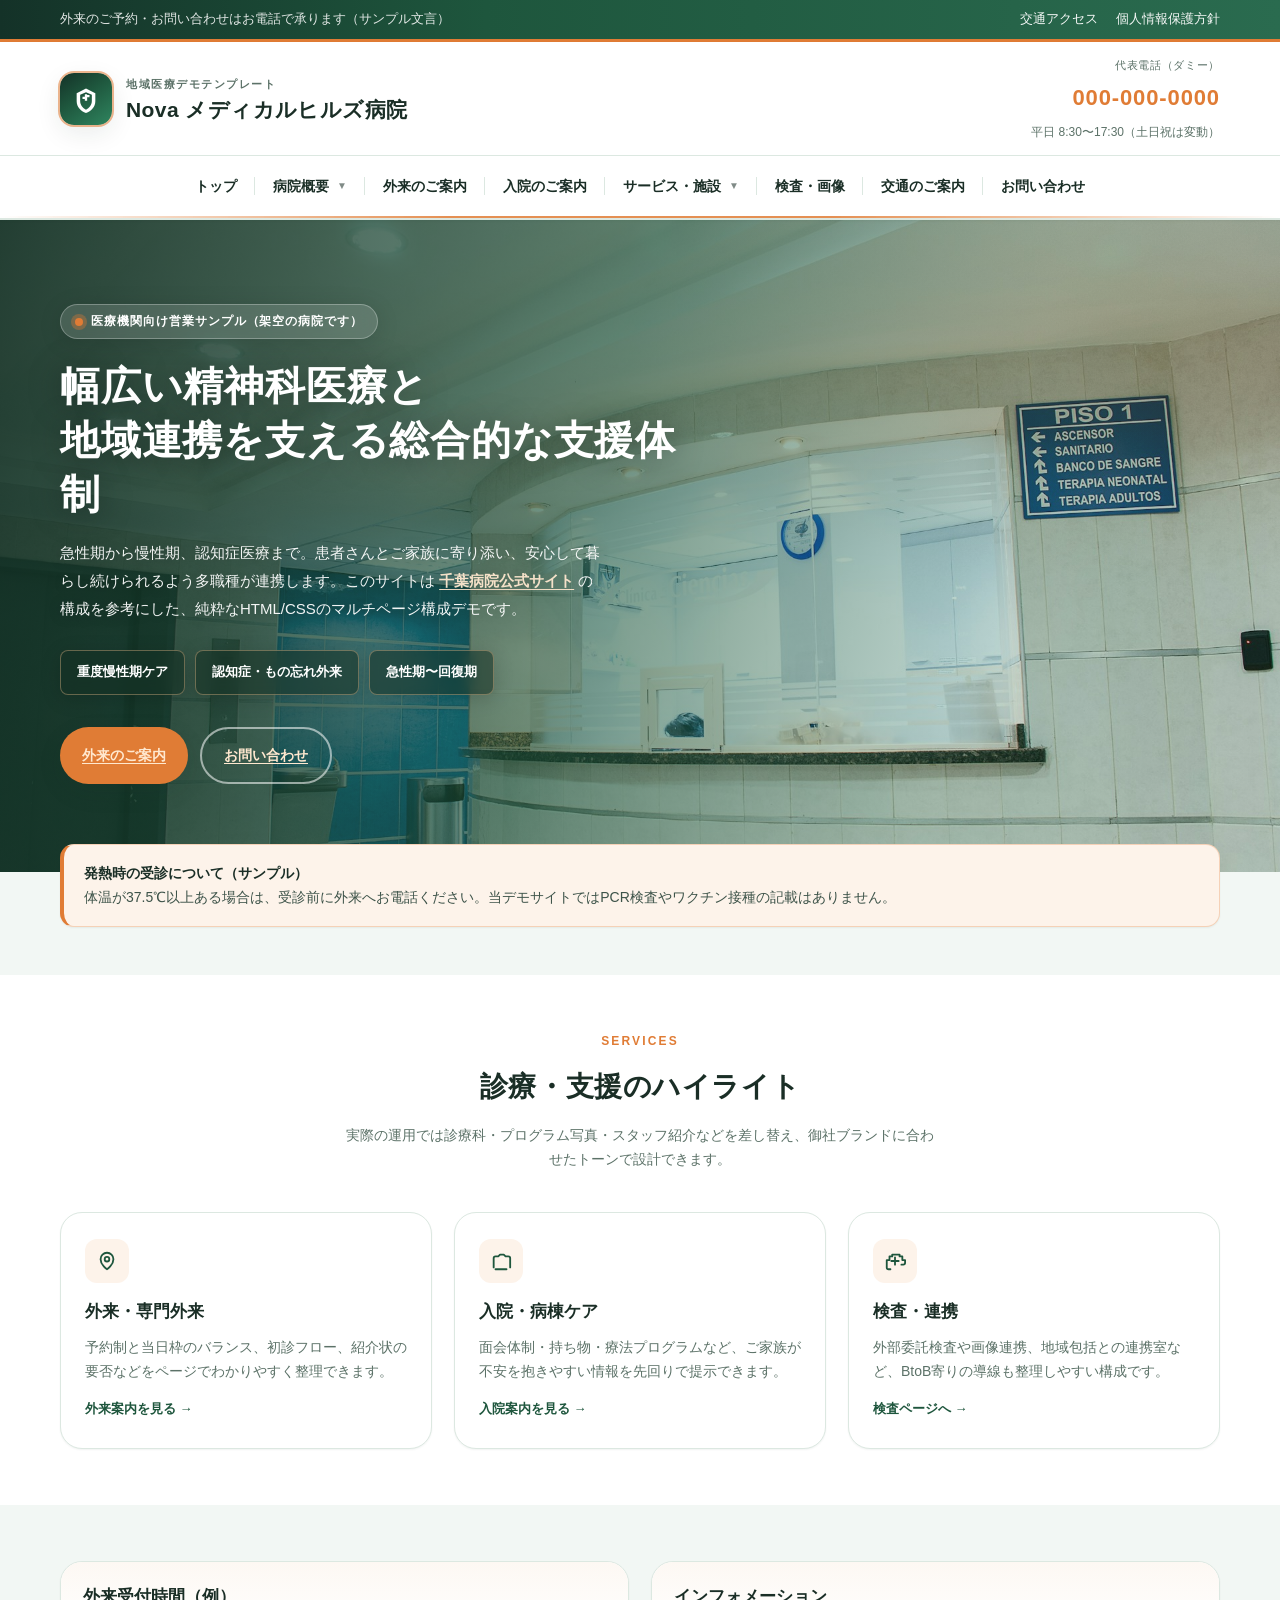
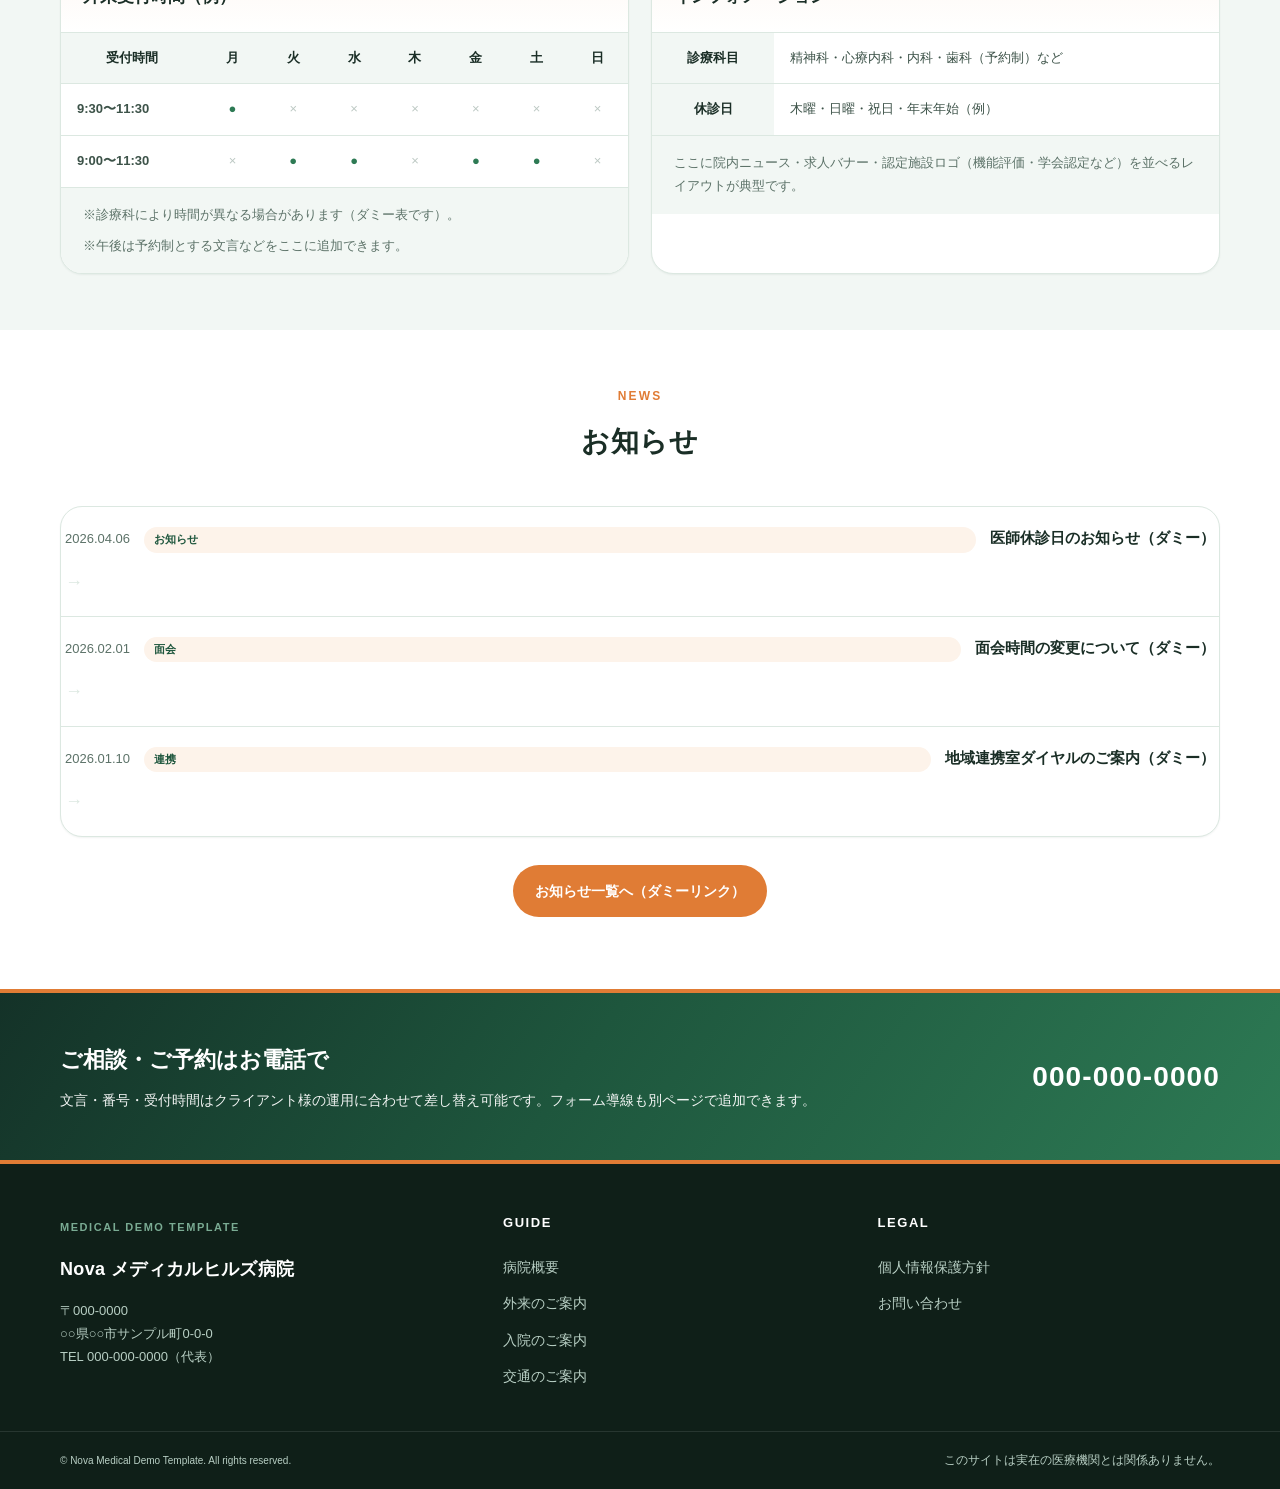
==== index.html @ 35551fe1 "first commit" ====
<!DOCTYPE html>
<html lang="ja">
  <head>
    <meta charset="utf-8" />
    <meta name="viewport" content="width=device-width, initial-scale=1" />
    <title>トップ | Nova メディカルヒルズ病院（デモ）</title>
    <meta
      name="description"
      content="営業・提案用のサンプル病院サイト。精神科・認知症医療・急性期など幅広い診療体制をイメージしたマルチページ構成のHTML/CSSテンプレートです。"
    />
    <link rel="stylesheet" href="assets/css/style.css" />
  </head>
  <body>
    <div class="top-bar">
      <div class="top-bar-inner">
        <div class="top-bar-meta">
          <span>外来のご予約・お問い合わせはお電話で承ります（サンプル文言）</span>
        </div>
        <div class="top-bar-meta">
          <a href="access.html">交通アクセス</a>
          <a href="privacy.html">個人情報保護方針</a>
        </div>
      </div>
    </div>

    <header class="site-header">
      <div class="header-inner">
        <a class="brand" href="index.html">
          <span class="brand-mark" aria-hidden="true">
            <svg viewBox="0 0 24 24" xmlns="http://www.w3.org/2000/svg">
              <path
                d="M12 3l8 4v7c0 5-3.5 8.5-8 10-4.5-1.5-8-5-8-10V7l8-4zm0 3.2L7 8.4v5.3c0 3.4 2.2 6.2 5 7.5 2.8-1.3 5-4.1 5-7.5V8.4l-5-2.2zm-1 4.3v3h2v-3h2v-2h-2V8h-2v2H9v2h2z"
              />
            </svg>
          </span>
          <span class="brand-text">
            <span class="brand-tagline">地域医療デモテンプレート</span>
            <span class="brand-name">Nova メディカルヒルズ病院</span>
          </span>
        </a>
        <div class="header-contact">
          <span class="header-contact-label">代表電話（ダミー）</span>
          <a class="header-contact-phone" href="tel:0000000000">000-000-0000</a>
          <span class="header-contact-hours">平日 8:30〜17:30（土日祝は変動）</span>
        </div>
      </div>

      <nav class="nav-wrap" aria-label="主要ナビゲーション">
        <div class="main-nav">
          <input type="checkbox" id="nav-toggle-main" class="nav-main-check" />
          <label class="nav-toggle" for="nav-toggle-main">
            <span>メニューを開く</span>
            <span class="nav-toggle-icon" aria-hidden="true">
              <span></span><span></span><span></span>
            </span>
          </label>
          <div class="nav-panel">
            <ul class="nav-list">
              <li class="nav-item">
                <a class="nav-link" href="index.html">トップ</a>
              </li>
              <li class="nav-item nav-item-has-sub">
                <input type="checkbox" id="sub-hospital" class="nav-check" />
                <label class="nav-link" for="sub-hospital">
                  病院概要
                  <span class="nav-caret" aria-hidden="true">▼</span>
                </label>
                <ul class="submenu">
                  <li><a href="hospital/index.html">病院概要トップ</a></li>
                  <li><a href="hospital/greeting.html">ごあいさつ</a></li>
                  <li><a href="hospital/philosophy.html">理念・基本方針</a></li>
                  <li><a href="hospital/facility.html">施設概要</a></li>
                  <li><a href="hospital/history.html">沿革</a></li>
                </ul>
              </li>
              <li class="nav-item">
                <a class="nav-link" href="outpatient/index.html">外来のご案内</a>
              </li>
              <li class="nav-item">
                <a class="nav-link" href="inpatient/index.html">入院のご案内</a>
              </li>
              <li class="nav-item nav-item-has-sub">
                <input type="checkbox" id="sub-svc" class="nav-check" />
                <label class="nav-link" for="sub-svc">
                  サービス・施設
                  <span class="nav-caret" aria-hidden="true">▼</span>
                </label>
                <ul class="submenu">
                  <li><a href="services/index.html">サービス一覧</a></li>
                  <li><a href="services/daycare.html">デイケア（サンプル）</a></li>
                </ul>
              </li>
              <li class="nav-item">
                <a class="nav-link" href="examination/index.html">検査・画像</a>
              </li>
              <li class="nav-item">
                <a class="nav-link" href="access.html">交通のご案内</a>
              </li>
              <li class="nav-item">
                <a class="nav-link" href="contact.html">お問い合わせ</a>
              </li>
            </ul>
          </div>
        </div>
      </nav>
    </header>

    <main>
      <section class="hero">
        <div class="hero-media" aria-hidden="true">
          <!--
            動画ループにする例（MP4 を assets/video/hero-loop.mp4 に置いたとき）:
            <video class="hero-video" autoplay muted loop playsinline poster="assets/images/hero-medical.jpg">
              <source src="assets/video/hero-loop.mp4" type="video/mp4" />
            </video>
          -->
          <img
            class="hero-photo"
            src="assets/images/hero-medical.jpg"
            width="1920"
            height="1080"
            loading="eager"
            fetchpriority="high"
            alt=""
          />
        </div>
        <div class="hero-overlay" aria-hidden="true"></div>
        <div class="hero-inner">
          <p class="hero-badge">
            <span class="hero-badge-dot" aria-hidden="true"></span>
            医療機関向け営業サンプル（架空の病院です）
          </p>
          <h1 class="hero-title">
            幅広い精神科医療と<br />地域連携を支える総合的な支援体制
          </h1>
          <p class="hero-lead">
            急性期から慢性期、認知症医療まで。患者さんとご家族に寄り添い、安心して暮らし続けられるよう多職種が連携します。このサイトは
            <a href="https://www.dchp2176.com/index.html">千葉病院公式サイト</a>
            の構成を参考にした、純粋なHTML/CSSのマルチページ構成デモです。
          </p>
          <div class="hero-chips" role="list">
            <span class="hero-chip" role="listitem">重度慢性期ケア</span>
            <span class="hero-chip" role="listitem">認知症・もの忘れ外来</span>
            <span class="hero-chip" role="listitem">急性期〜回復期</span>
          </div>
          <div class="hero-actions">
            <a class="btn btn-primary" href="outpatient/index.html">外来のご案内</a>
            <a class="btn btn-outline-light" href="contact.html">お問い合わせ</a>
          </div>
        </div>
      </section>

      <div class="container">
        <aside class="alert-banner" role="note">
          <p>
            <strong>発熱時の受診について（サンプル）</strong><br />
            体温が37.5℃以上ある場合は、受診前に外来へお電話ください。当デモサイトではPCR検査やワクチン接種の記載はありません。
          </p>
        </aside>
      </div>

      <section class="section section-alt">
        <div class="container">
          <header class="section-heading">
            <p class="section-kicker">Services</p>
            <h2 class="section-title">診療・支援のハイライト</h2>
            <p class="section-desc">
              実際の運用では診療科・プログラム写真・スタッフ紹介などを差し替え、御社ブランドに合わせたトーンで設計できます。
            </p>
          </header>
          <div class="card-grid cols-3">
            <article class="tile">
              <div class="tile-icon" aria-hidden="true">
                <svg viewBox="0 0 24 24">
                  <path
                    stroke-linecap="round"
                    stroke-linejoin="round"
                    d="M12 21s7-4.5 7-11a7 7 0 10-14 0c0 6.5 7 11 7 11z"
                  />
                  <circle cx="12" cy="10" r="2.5" />
                </svg>
              </div>
              <h3 class="tile-title">外来・専門外来</h3>
              <p class="tile-text">
                予約制と当日枠のバランス、初診フロー、紹介状の要否などをページでわかりやすく整理できます。
              </p>
              <a class="tile-link" href="outpatient/index.html">外来案内を見る →</a>
            </article>
            <article class="tile">
              <div class="tile-icon" aria-hidden="true">
                <svg viewBox="0 0 24 24">
                  <path
                    stroke-linecap="round"
                    stroke-linejoin="round"
                    d="M4 19V9a2 2 0 012-2h3l2-2h4l2 2h3a2 2 0 012 2v10M6 21h12"
                  />
                </svg>
              </div>
              <h3 class="tile-title">入院・病棟ケア</h3>
              <p class="tile-text">
                面会体制・持ち物・療法プログラムなど、ご家族が不安を抱きやすい情報を先回りで提示できます。
              </p>
              <a class="tile-link" href="inpatient/index.html">入院案内を見る →</a>
            </article>
            <article class="tile">
              <div class="tile-icon" aria-hidden="true">
                <svg viewBox="0 0 24 24">
                  <path
                    stroke-linecap="round"
                    stroke-linejoin="round"
                    d="M12 8v8m4-4H8m11 4h2a2 2 0 002-2v-3h-3V7h-3V5H9v2H6v4H3v8a2 2 0 002 2h2"
                  />
                </svg>
              </div>
              <h3 class="tile-title">検査・連携</h3>
              <p class="tile-text">
                外部委託検査や画像連携、地域包括との連携室など、BtoB寄りの導線も整理しやすい構成です。
              </p>
              <a class="tile-link" href="examination/index.html">検査ページへ →</a>
            </article>
          </div>
        </div>
      </section>

      <section class="section">
        <div class="container">
          <div class="card-grid cols-2">
            <div class="panel">
              <div class="panel-head">
                <h2 class="panel-title">外来受付時間（例）</h2>
              </div>
              <div class="table-wrap">
                <table class="data-table">
                  <thead>
                    <tr>
                      <th scope="col">受付時間</th>
                      <th scope="col">月</th>
                      <th scope="col">火</th>
                      <th scope="col">水</th>
                      <th scope="col">木</th>
                      <th scope="col">金</th>
                      <th scope="col">土</th>
                      <th scope="col">日</th>
                    </tr>
                  </thead>
                  <tbody>
                    <tr>
                      <td>9:30〜11:30</td>
                      <td class="cell-yes">●</td>
                      <td class="cell-no">×</td>
                      <td class="cell-no">×</td>
                      <td class="cell-no">×</td>
                      <td class="cell-no">×</td>
                      <td class="cell-no">×</td>
                      <td class="cell-no">×</td>
                    </tr>
                    <tr>
                      <td>9:00〜11:30</td>
                      <td class="cell-no">×</td>
                      <td class="cell-yes">●</td>
                      <td class="cell-yes">●</td>
                      <td class="cell-no">×</td>
                      <td class="cell-yes">●</td>
                      <td class="cell-yes">●</td>
                      <td class="cell-no">×</td>
                    </tr>
                  </tbody>
                </table>
              </div>
              <div class="note-box">
                <p>※診療科により時間が異なる場合があります（ダミー表です）。</p>
                <p>※午後は予約制とする文言などをここに追加できます。</p>
              </div>
            </div>

            <div class="panel">
              <div class="panel-head">
                <h2 class="panel-title">インフォメーション</h2>
              </div>
              <div class="table-wrap">
                <table class="data-table">
                  <tbody>
                    <tr>
                      <th scope="row">診療科目</th>
                      <td colspan="7" style="text-align: left">
                        精神科・心療内科・内科・歯科（予約制）など
                      </td>
                    </tr>
                    <tr>
                      <th scope="row">休診日</th>
                      <td colspan="7" style="text-align: left">
                        木曜・日曜・祝日・年末年始（例）
                      </td>
                    </tr>
                  </tbody>
                </table>
              </div>
              <div class="note-box">
                <p>
                  ここに院内ニュース・求人バナー・認定施設ロゴ（機能評価・学会認定など）を並べるレイアウトが典型です。
                </p>
              </div>
            </div>
          </div>
        </div>
      </section>

      <section class="section section-alt">
        <div class="container">
          <header class="section-heading">
            <p class="section-kicker">News</p>
            <h2 class="section-title">お知らせ</h2>
          </header>
          <div class="panel">
            <ul class="news-list">
              <li class="news-item">
                <a class="news-link" href="#">
                  <time class="news-date" datetime="2026-04-06">2026.04.06</time>
                  <span class="news-cat">お知らせ</span>
                  <p class="news-title">医師休診日のお知らせ（ダミー）</p>
                  <span class="news-arrow" aria-hidden="true">→</span>
                </a>
              </li>
              <li class="news-item">
                <a class="news-link" href="#">
                  <time class="news-date" datetime="2026-02-01">2026.02.01</time>
                  <span class="news-cat">面会</span>
                  <p class="news-title">面会時間の変更について（ダミー）</p>
                  <span class="news-arrow" aria-hidden="true">→</span>
                </a>
              </li>
              <li class="news-item">
                <a class="news-link" href="#">
                  <time class="news-date" datetime="2026-01-10">2026.01.10</time>
                  <span class="news-cat">連携</span>
                  <p class="news-title">地域連携室ダイヤルのご案内（ダミー）</p>
                  <span class="news-arrow" aria-hidden="true">→</span>
                </a>
              </li>
            </ul>
          </div>
          <p class="text-center" style="margin-top: 28px">
            <a class="btn btn-secondary" href="#">お知らせ一覧へ（ダミーリンク）</a>
          </p>
        </div>
      </section>

      <section class="cta-strip">
        <div class="cta-inner">
          <div>
            <h2 class="cta-title">ご相談・ご予約はお電話で</h2>
            <p class="cta-text">
              文言・番号・受付時間はクライアント様の運用に合わせて差し替え可能です。フォーム導線も別ページで追加できます。
            </p>
          </div>
          <div>
            <a class="cta-phone" href="tel:0000000000">000-000-0000</a>
          </div>
        </div>
      </section>
    </main>

    <footer class="site-footer">
      <div class="footer-grid">
        <div class="footer-brand">
          <span class="brand-tagline">Medical demo template</span>
          <p class="brand-name">Nova メディカルヒルズ病院</p>
          <p class="footer-address">
            〒000-0000<br />
            ○○県○○市サンプル町0-0-0<br />
            TEL 000-000-0000（代表）
          </p>
        </div>
        <div class="footer-col">
          <h3>Guide</h3>
          <ul class="footer-links">
            <li><a href="hospital/greeting.html">病院概要</a></li>
            <li><a href="outpatient/index.html">外来のご案内</a></li>
            <li><a href="inpatient/index.html">入院のご案内</a></li>
            <li><a href="access.html">交通のご案内</a></li>
          </ul>
        </div>
        <div class="footer-col">
          <h3>Legal</h3>
          <ul class="footer-links">
            <li><a href="privacy.html">個人情報保護方針</a></li>
            <li><a href="contact.html">お問い合わせ</a></li>
          </ul>
        </div>
      </div>
      <div class="footer-bottom">
        <div class="footer-bottom-inner">
          <small>© Nova Medical Demo Template. All rights reserved.</small>
          <span>このサイトは実在の医療機関とは関係ありません。</span>
        </div>
      </div>
    </footer>
  </body>
</html>
---- assets/css/style.css ----
/* Nova Medical Template — pure HTML/CSS demo for healthcare sales */

:root {
  /* 濃い緑 × オレンジ — 信頼感と親しみやすさのコンビ */
  --color-ink: #1a2e26;
  --color-ink-soft: #3d5349;
  --color-muted: #5c7268;
  --color-line: #dce8e1;
  --color-surface: #ffffff;
  --color-surface-alt: #f2f7f4;
  --color-surface-warm: #fdf8f3;

  --color-primary: #1e563d;
  --color-primary-hover: #164530;
  --color-accent: #e07c35;
  --color-accent-hover: #c86828;
  --color-accent-soft: #fdf3ea;

  --color-success: #2d7a54;

  --shadow-sm: 0 1px 2px rgba(22, 48, 36, 0.06);
  --shadow-md: 0 8px 26px rgba(22, 48, 36, 0.09);
  --shadow-lg: 0 18px 48px rgba(22, 48, 36, 0.11);

  --radius-sm: 8px;
  --radius-md: 14px;
  --radius-lg: 22px;

  --font-sans: "Hiragino Kaku Gothic ProN", "Hiragino Sans", "Yu Gothic UI",
    "Yu Gothic", Meiryo, sans-serif;
  --font-display: "Hiragino Kaku Gothic ProN", "Hiragino Sans", "Yu Gothic UI",
    Meiryo, sans-serif;

  --container: min(1160px, 92vw);
  --ease-out: cubic-bezier(0.22, 1, 0.36, 1);
}

*,
*::before,
*::after {
  box-sizing: border-box;
}

html {
  scroll-behavior: smooth;
}

body {
  margin: 0;
  font-family: var(--font-sans);
  font-size: 16px;
  line-height: 1.75;
  color: var(--color-ink-soft);
  background: var(--color-surface-alt);
}

img {
  max-width: 100%;
  height: auto;
  display: block;
}

a {
  color: var(--color-primary);
  text-decoration-thickness: 1px;
  text-underline-offset: 0.2em;
}

a:hover {
  color: var(--color-accent);
}

.visually-hidden {
  position: absolute;
  width: 1px;
  height: 1px;
  padding: 0;
  margin: -1px;
  overflow: hidden;
  clip: rect(0, 0, 0, 0);
  white-space: nowrap;
  border: 0;
}

.container {
  width: var(--container);
  margin-inline: auto;
}

/* ---------- Top bar ---------- */
.top-bar {
  background: linear-gradient(90deg, #143228 0%, #1e563d 38%, #2a6b4f 100%);
  border-bottom: 3px solid var(--color-accent);
  color: rgba(255, 255, 255, 0.95);
  font-size: 13px;
}

.top-bar-inner {
  width: var(--container);
  margin-inline: auto;
  display: flex;
  flex-wrap: wrap;
  align-items: center;
  justify-content: space-between;
  gap: 12px 24px;
  padding: 8px 0;
}

.top-bar a {
  color: inherit;
  text-decoration: none;
}

.top-bar a:hover {
  text-decoration: underline;
  color: #ffd4a8;
}

.top-bar-meta {
  display: flex;
  flex-wrap: wrap;
  gap: 18px;
  align-items: center;
}

.top-bar-meta span {
  opacity: 0.92;
}

/* ---------- Site header ---------- */
.site-header {
  position: sticky;
  top: 0;
  z-index: 100;
  background: rgba(255, 255, 255, 0.94);
  backdrop-filter: blur(12px);
  border-bottom: 2px solid var(--color-line);
  box-shadow: var(--shadow-sm);
}

.site-header::after {
  content: "";
  display: block;
  height: 2px;
  background: linear-gradient(
    90deg,
    transparent 0%,
    var(--color-accent) 35%,
    var(--color-accent) 65%,
    transparent 100%
  );
  opacity: 0.85;
}

.header-inner {
  width: var(--container);
  margin-inline: auto;
  display: grid;
  grid-template-columns: 1fr auto;
  align-items: center;
  gap: 24px;
  padding: 14px 0 12px;
}

.brand {
  display: flex;
  align-items: center;
  gap: 14px;
  text-decoration: none;
  color: inherit;
}

.brand-mark {
  width: 52px;
  height: 52px;
  border-radius: 14px;
  background: linear-gradient(
    145deg,
    #143228 0%,
    var(--color-primary) 42%,
    #2f855f 100%
  );
  box-shadow: var(--shadow-md);
  outline: 2px solid rgba(224, 124, 53, 0.55);
  outline-offset: 0;
  display: grid;
  place-items: center;
  flex-shrink: 0;
}

.brand-mark svg {
  width: 28px;
  height: 28px;
  fill: #fff;
}

.brand-text {
  display: flex;
  flex-direction: column;
  gap: 2px;
}

.brand-tagline {
  font-size: 11px;
  letter-spacing: 0.14em;
  text-transform: uppercase;
  color: var(--color-muted);
  font-weight: 600;
}

.brand-name {
  font-family: var(--font-display);
  font-size: 21px;
  font-weight: 700;
  letter-spacing: 0.02em;
  color: var(--color-ink);
  line-height: 1.25;
}

.header-contact {
  display: none;
}

@media (min-width: 880px) {
  .header-contact {
    display: flex;
    flex-direction: column;
    align-items: flex-end;
    gap: 4px;
    text-align: right;
  }

  .header-contact-label {
    font-size: 11px;
    color: var(--color-muted);
    letter-spacing: 0.06em;
  }

  .header-contact-phone {
    font-size: 22px;
    font-weight: 700;
    color: var(--color-accent);
    text-decoration: none;
    letter-spacing: 0.04em;
    font-variant-numeric: tabular-nums;
  }

  .header-contact-phone:hover {
    color: var(--color-accent);
    text-decoration: none;
  }

  .header-contact-hours {
    font-size: 12px;
    color: var(--color-muted);
  }
}

/* ---------- Navigation ---------- */
.nav-wrap {
  border-top: 1px solid var(--color-line);
  background: var(--color-surface);
}

.main-nav {
  width: var(--container);
  margin-inline: auto;
}

.nav-main-check {
  position: absolute;
  width: 1px;
  height: 1px;
  padding: 0;
  margin: -1px;
  overflow: hidden;
  clip: rect(0, 0, 0, 0);
  white-space: nowrap;
  border: 0;
}

.nav-toggle {
  display: flex;
  align-items: center;
  justify-content: space-between;
  width: 100%;
  padding: 14px 0;
  font-size: 14px;
  font-weight: 700;
  color: var(--color-ink);
  background: none;
  border: none;
  cursor: pointer;
}

.nav-toggle-icon {
  width: 22px;
  height: 18px;
  display: grid;
  gap: 5px;
}

.nav-toggle-icon span {
  display: block;
  height: 2px;
  background: var(--color-primary);
  border-radius: 2px;
}

.nav-panel {
  display: none;
  padding-bottom: 16px;
}

.nav-main-check:checked ~ .nav-panel {
  display: block;
}

@media (min-width: 1024px) {
  .nav-toggle {
    display: none;
  }

  .nav-panel {
    display: block !important;
    padding-bottom: 0;
  }

  .nav-main-check:checked ~ .nav-panel {
    display: block !important;
  }
}

.nav-list {
  list-style: none;
  margin: 0;
  padding: 0;
}

@media (min-width: 1024px) {
  .nav-list {
    display: flex;
    flex-wrap: wrap;
    gap: 0;
    justify-content: center;
  }
}

.nav-item {
  position: relative;
  border-bottom: 1px solid var(--color-line);
}

@media (min-width: 1024px) {
  .nav-item {
    border-bottom: none;
  }

  .nav-item:not(:last-child)::after {
    content: "";
    position: absolute;
    top: 50%;
    right: 0;
    transform: translateY(-50%);
    width: 1px;
    height: 18px;
    background: var(--color-line);
  }
}

.nav-link {
  display: flex;
  align-items: center;
  justify-content: space-between;
  gap: 8px;
  padding: 14px 4px;
  font-size: 14px;
  font-weight: 700;
  color: var(--color-ink);
  text-decoration: none;
}

.nav-link:hover,
.nav-item:focus-within > .nav-link {
  color: var(--color-primary);
  text-decoration: none;
}

@media (min-width: 1024px) {
  .nav-link {
    padding: 18px 18px;
    justify-content: center;
  }
}

.nav-caret {
  font-size: 10px;
  opacity: 0.55;
  transition: transform 0.2s var(--ease-out);
}

@media (min-width: 1024px) {
  .nav-item:hover .nav-caret,
  .nav-item:focus-within .nav-caret {
    transform: rotate(-180deg);
  }
}

.submenu {
  list-style: none;
  margin: 0;
  padding: 0 0 8px 12px;
}

@media (min-width: 1024px) {
  .submenu {
    position: absolute;
    left: 50%;
    transform: translateX(-50%) translateY(8px);
    top: 100%;
    min-width: 240px;
    padding: 12px 0;
    background: var(--color-surface);
    border-radius: var(--radius-md);
    box-shadow: var(--shadow-lg);
    border: 1px solid var(--color-line);
    opacity: 0;
    visibility: hidden;
    pointer-events: none;
    transition: opacity 0.25s var(--ease-out), transform 0.25s var(--ease-out),
      visibility 0.25s;
    z-index: 50;
  }

  .nav-item:hover .submenu,
  .nav-item:focus-within .submenu {
    opacity: 1;
    visibility: visible;
    pointer-events: auto;
    transform: translateX(-50%) translateY(0);
  }
}

.submenu li {
  border-bottom: none;
}

.submenu a {
  display: block;
  padding: 10px 18px;
  font-size: 13px;
  font-weight: 600;
  color: var(--color-ink-soft);
  text-decoration: none;
}

.submenu a:hover {
  background: var(--color-accent-soft);
  color: var(--color-primary);
}

/* Mobile submenu — checkbox hack */
.nav-check {
  position: absolute;
  opacity: 0;
  pointer-events: none;
}

@media (max-width: 1023px) {
  .nav-item-has-sub > label.nav-link {
    cursor: pointer;
    margin: 0;
  }

  .nav-item-has-sub .submenu {
    display: none;
    padding-left: 8px;
  }

  .nav-check:checked ~ .submenu {
    display: block;
  }

  .nav-check:checked + label .nav-caret {
    transform: rotate(-180deg);
  }
}

@media (min-width: 1024px) {
  .nav-item-has-sub label.nav-link {
    pointer-events: none;
  }

  .nav-item-has-sub .nav-check {
    display: none;
  }
}

/* ---------- Hero ---------- */
.hero {
  position: relative;
  display: flex;
  align-items: center;
  min-height: clamp(440px, 72vh, 640px);
  background: var(--color-primary);
  color: #fff;
  overflow: hidden;
}

.hero-media {
  position: absolute;
  inset: 0;
  z-index: 0;
}

.hero-photo {
  width: 100%;
  height: 100%;
  object-fit: cover;
  object-position: 72% 42%;
  transform: scale(1);
  animation: hero-kenburns 32s ease-in-out infinite alternate;
}

@media (prefers-reduced-motion: reduce) {
  .hero-photo {
    animation: none;
  }
}

@keyframes hero-kenburns {
  from {
    transform: scale(1) translate(0, 0);
  }
  to {
    transform: scale(1.07) translate(-1.2%, -0.8%);
  }
}

/* 背景動画を使う場合: .hero-video に object-fit: cover; width/height 100% を指定 */
.hero-video {
  width: 100%;
  height: 100%;
  object-fit: cover;
  object-position: 72% 42%;
}

.hero-overlay {
  position: absolute;
  inset: 0;
  z-index: 1;
  pointer-events: none;
  background:
    linear-gradient(
      105deg,
      rgba(20, 50, 38, 0.9) 0%,
      rgba(30, 86, 61, 0.62) 46%,
      rgba(45, 115, 82, 0.28) 74%,
      rgba(90, 140, 108, 0.14) 100%
    ),
    radial-gradient(
      ellipse 75% 65% at 92% 18%,
      rgba(224, 124, 53, 0.16),
      transparent 58%
    ),
    radial-gradient(
      ellipse 78% 58% at 6% 82%,
      rgba(10, 28, 22, 0.35),
      transparent 52%
    );
}

.hero-inner {
  position: relative;
  z-index: 2;
  width: var(--container);
  margin-inline: auto;
  padding: 56px 0 64px;
}

@media (min-width: 768px) {
  .hero-inner {
    padding: 72px 0 88px;
  }
}

.hero-badge {
  display: inline-flex;
  align-items: center;
  gap: 8px;
  padding: 6px 14px;
  border-radius: 999px;
  background: rgba(255, 255, 255, 0.14);
  border: 1px solid rgba(255, 255, 255, 0.28);
  font-size: 12px;
  font-weight: 700;
  letter-spacing: 0.08em;
  margin-bottom: 20px;
  backdrop-filter: blur(10px);
  -webkit-backdrop-filter: blur(10px);
  box-shadow: 0 4px 24px rgba(0, 0, 0, 0.12);
}

.hero-badge-dot {
  width: 8px;
  height: 8px;
  border-radius: 50%;
  background: var(--color-accent);
  box-shadow: 0 0 0 4px rgba(224, 124, 53, 0.35);
}

.hero-title {
  font-family: var(--font-display);
  font-size: clamp(26px, 4vw, 40px);
  font-weight: 700;
  line-height: 1.35;
  letter-spacing: 0.02em;
  margin: 0 0 18px;
  max-width: 16em;
  text-shadow: 0 2px 32px rgba(0, 0, 0, 0.35);
}

.hero-lead {
  font-size: 15px;
  line-height: 1.85;
  opacity: 0.94;
  max-width: 36em;
  margin: 0 0 28px;
  text-shadow: 0 1px 18px rgba(0, 0, 0, 0.32);
}

.hero-chips {
  display: flex;
  flex-wrap: wrap;
  gap: 10px;
  margin-bottom: 32px;
}

.hero-chip {
  padding: 10px 16px;
  border-radius: var(--radius-sm);
  background: rgba(20, 48, 36, 0.55);
  border: 1px solid rgba(255, 200, 150, 0.35);
  font-size: 13px;
  font-weight: 700;
  backdrop-filter: blur(8px);
  -webkit-backdrop-filter: blur(8px);
  box-shadow: 0 4px 20px rgba(0, 0, 0, 0.15);
}

.hero-actions {
  display: flex;
  flex-wrap: wrap;
  gap: 12px;
}

.hero a {
  color: #ffe8cf;
  font-weight: 700;
  text-decoration: underline;
  text-underline-offset: 0.18em;
}

.hero a:hover {
  color: #fff;
  text-decoration: underline;
}

/* ---------- Buttons ---------- */
.btn {
  display: inline-flex;
  align-items: center;
  justify-content: center;
  gap: 8px;
  padding: 14px 22px;
  border-radius: 999px;
  font-size: 14px;
  font-weight: 700;
  text-decoration: none;
  border: none;
  cursor: pointer;
  transition:
    background 0.2s,
    color 0.2s,
    box-shadow 0.2s,
    transform 0.15s var(--ease-out);
}

.btn:active {
  transform: scale(0.98);
}

.btn-primary {
  background: var(--color-accent);
  color: #fff;
  box-shadow: var(--shadow-md);
}

.btn-primary:hover {
  background: var(--color-accent-hover);
  color: #fff;
  text-decoration: none;
}

.btn-outline-light {
  background: transparent;
  color: #fff;
  border: 2px solid rgba(255, 255, 255, 0.55);
}

.btn-outline-light:hover {
  background: rgba(255, 255, 255, 0.12);
  border-color: #fff;
  color: #fff;
  text-decoration: none;
}

.btn-secondary {
  background: var(--color-accent);
  color: #fff;
}

.btn-secondary:hover {
  background: var(--color-accent-hover);
  color: #fff;
  text-decoration: none;
}

/* ---------- Sections ---------- */
.section {
  padding: 56px 0;
}

.section-alt {
  background: var(--color-surface);
}

.section-heading {
  text-align: center;
  margin-bottom: 40px;
}

.section-kicker {
  font-size: 12px;
  font-weight: 700;
  letter-spacing: 0.18em;
  color: var(--color-accent);
  text-transform: uppercase;
  margin: 0 0 10px;
}

.section-title {
  font-family: var(--font-display);
  font-size: clamp(22px, 3vw, 28px);
  font-weight: 700;
  color: var(--color-ink);
  margin: 0;
  letter-spacing: 0.02em;
}

.section-desc {
  margin: 12px auto 0;
  max-width: 42em;
  color: var(--color-muted);
  font-size: 14px;
}

/* ---------- Alert banner ---------- */
.alert-banner {
  background: var(--color-accent-soft);
  border: 1px solid rgba(224, 124, 53, 0.28);
  border-left: 4px solid var(--color-accent);
  border-radius: var(--radius-md);
  padding: 16px 20px;
  margin-top: -28px;
  margin-bottom: 48px;
  position: relative;
  z-index: 2;
  box-shadow: var(--shadow-sm);
}

.alert-banner strong {
  color: var(--color-ink);
}

.alert-banner p {
  margin: 0;
  font-size: 14px;
}

/* ---------- Grid cards ---------- */
.card-grid {
  display: grid;
  gap: 22px;
}

@media (min-width: 640px) {
  .card-grid.cols-2 {
    grid-template-columns: repeat(2, 1fr);
  }
}

@media (min-width: 960px) {
  .card-grid.cols-3 {
    grid-template-columns: repeat(3, 1fr);
  }
}

.tile {
  background: var(--color-surface);
  border-radius: var(--radius-lg);
  border: 1px solid var(--color-line);
  padding: 26px 24px;
  box-shadow: var(--shadow-sm);
  transition:
    box-shadow 0.25s var(--ease-out),
    transform 0.25s var(--ease-out);
}

.tile:hover {
  box-shadow: var(--shadow-md);
  transform: translateY(-3px);
}

.tile-icon {
  width: 44px;
  height: 44px;
  border-radius: 12px;
  background: var(--color-accent-soft);
  display: grid;
  place-items: center;
  margin-bottom: 14px;
}

.tile-icon svg {
  width: 22px;
  height: 22px;
  stroke: var(--color-primary);
  fill: none;
  stroke-width: 2;
}

.tile-title {
  font-size: 17px;
  font-weight: 700;
  color: var(--color-ink);
  margin: 0 0 10px;
}

.tile-text {
  margin: 0;
  font-size: 14px;
  color: var(--color-muted);
  line-height: 1.7;
}

.tile-link {
  display: inline-flex;
  align-items: center;
  gap: 6px;
  margin-top: 14px;
  font-size: 13px;
  font-weight: 700;
  text-decoration: none;
  color: var(--color-primary);
}

.tile-link:hover {
  color: var(--color-accent);
}

/* ---------- Hours table ---------- */
.panel {
  background: var(--color-surface);
  border-radius: var(--radius-lg);
  border: 1px solid var(--color-line);
  overflow: hidden;
  box-shadow: var(--shadow-sm);
}

.panel-head {
  padding: 20px 22px;
  border-bottom: 1px solid var(--color-line);
  background: linear-gradient(180deg, var(--color-surface-warm) 0%, #fff 100%);
}

.panel-title {
  margin: 0;
  font-size: 17px;
  font-weight: 700;
  color: var(--color-ink);
}

.table-wrap {
  overflow-x: auto;
}

.data-table {
  width: 100%;
  border-collapse: collapse;
  font-size: 13px;
}

.data-table th,
.data-table td {
  padding: 14px 16px;
  text-align: center;
  border-bottom: 1px solid var(--color-line);
}

.data-table th {
  background: var(--color-surface-alt);
  font-weight: 700;
  color: var(--color-ink);
}

.data-table td:first-child {
  text-align: left;
  font-weight: 700;
  white-space: nowrap;
}

.cell-yes {
  color: var(--color-success);
  font-weight: 800;
}

.cell-no {
  color: #bcc8c3;
}

.note-box {
  padding: 16px 22px;
  font-size: 13px;
  color: var(--color-muted);
  background: var(--color-surface-alt);
}

.note-box p {
  margin: 0 0 8px;
}

.note-box p:last-child {
  margin-bottom: 0;
}

/* ---------- News list ---------- */
.news-list {
  list-style: none;
  margin: 0;
  padding: 0;
}

.news-item {
  border-bottom: 1px solid var(--color-line);
}

.news-item:last-child {
  border-bottom: none;
}

.news-link {
  display: grid;
  grid-template-columns: auto 1fr auto;
  gap: 14px;
  align-items: baseline;
  padding: 18px 4px;
  text-decoration: none;
  color: inherit;
}

.news-link:hover .news-title {
  color: var(--color-primary);
}

.news-date {
  font-size: 13px;
  font-variant-numeric: tabular-nums;
  color: var(--color-muted);
}

.news-cat {
  font-size: 11px;
  font-weight: 700;
  padding: 3px 10px;
  border-radius: 999px;
  background: var(--color-accent-soft);
  color: var(--color-primary);
}

.news-title {
  font-size: 15px;
  font-weight: 700;
  color: var(--color-ink);
  margin: 0;
  transition: color 0.2s;
}

.news-arrow {
  font-size: 18px;
  color: var(--color-line);
}

.news-link:hover .news-arrow {
  color: var(--color-accent);
}

/* ---------- CTA strip ---------- */
.cta-strip {
  background: linear-gradient(
    125deg,
    #143228 0%,
    var(--color-primary) 45%,
    #2d7a54 100%
  );
  border-top: 4px solid var(--color-accent);
  color: #fff;
  padding: 48px 0;
}

.cta-inner {
  width: var(--container);
  margin-inline: auto;
  display: grid;
  gap: 24px;
  align-items: center;
}

@media (min-width: 768px) {
  .cta-inner {
    grid-template-columns: 1fr auto;
  }
}

.cta-title {
  margin: 0 0 8px;
  font-size: 22px;
  font-weight: 700;
}

.cta-text {
  margin: 0;
  opacity: 0.94;
  font-size: 14px;
}

.cta-phone {
  font-size: 28px;
  font-weight: 800;
  letter-spacing: 0.04em;
  text-decoration: none;
  color: #fff;
  font-variant-numeric: tabular-nums;
}

.cta-phone:hover {
  text-decoration: underline;
  color: #ffd4a8;
}

/* ---------- Page header (inner) ---------- */
.page-header {
  background: linear-gradient(
    135deg,
    #0f241c 0%,
    var(--color-primary) 42%,
    #2f855f 92%
  );
  border-bottom: 4px solid var(--color-accent);
  color: #fff;
  padding: 36px 0 40px;
}

.page-header-inner {
  width: var(--container);
  margin-inline: auto;
}

.breadcrumb {
  font-size: 12px;
  margin-bottom: 14px;
  opacity: 0.88;
}

.breadcrumb a {
  color: #fff;
  text-decoration: none;
}

.breadcrumb a:hover {
  text-decoration: underline;
}

.page-title {
  margin: 0;
  font-family: var(--font-display);
  font-size: clamp(24px, 3vw, 32px);
  font-weight: 700;
  letter-spacing: 0.02em;
}

.page-lead {
  margin: 12px 0 0;
  font-size: 14px;
  opacity: 0.92;
  max-width: 42em;
}

/* ---------- Article / prose ---------- */
.content-section {
  padding: 48px 0 64px;
}

.prose {
  width: min(760px, 92vw);
  margin-inline: auto;
}

.prose h2 {
  font-family: var(--font-display);
  font-size: 22px;
  color: var(--color-ink);
  margin: 40px 0 16px;
  padding-bottom: 10px;
  border-bottom: 2px solid var(--color-accent-soft);
}

.prose h2:first-child {
  margin-top: 0;
}

.prose h3 {
  font-size: 17px;
  color: var(--color-ink);
  margin: 28px 0 12px;
}

.prose p {
  margin: 0 0 16px;
}

.prose ul {
  margin: 0 0 16px;
  padding-left: 1.35em;
}

.prose li {
  margin-bottom: 8px;
}

.quote-card {
  margin: 28px 0;
  padding: 22px 24px;
  border-radius: var(--radius-md);
  background: var(--color-surface-warm);
  border-left: 4px solid var(--color-primary);
}

.quote-card p {
  margin: 0;
  font-style: italic;
  color: var(--color-ink-soft);
}

/* ごあいさつなど — 写真差し込み前のプレースホルダ */
.photo-placeholder {
  float: right;
  width: min(220px, 38%);
  margin: 0 0 20px 24px;
  aspect-ratio: 3 / 4;
  border-radius: var(--radius-md);
  background: linear-gradient(160deg, #eef6f1 0%, #dceee4 100%);
  border: 1px solid var(--color-line);
  border-left: 3px solid var(--color-accent);
  display: grid;
  place-items: center;
  color: var(--color-muted);
  font-size: 13px;
  font-weight: 700;
}

@media (max-width: 560px) {
  .photo-placeholder {
    float: none;
    width: 100%;
    max-width: 280px;
    margin: 0 auto 20px;
  }
}

/* ---------- Footer ---------- */
.site-footer {
  background: #0f1f18;
  color: #b8cfc4;
  padding-top: 48px;
  border-top: 4px solid var(--color-accent);
}

.footer-grid {
  width: var(--container);
  margin-inline: auto;
  display: grid;
  gap: 32px;
  padding-bottom: 36px;
}

@media (min-width: 768px) {
  .footer-grid {
    grid-template-columns: 1.2fr repeat(2, 1fr);
  }
}

.footer-brand .brand-name {
  color: #fff;
  font-size: 18px;
}

.footer-brand .brand-tagline {
  color: #7aab93;
}

.footer-address {
  margin: 14px 0 0;
  font-size: 13px;
  line-height: 1.8;
}

.footer-col h3 {
  margin: 0 0 14px;
  font-size: 13px;
  letter-spacing: 0.12em;
  color: #fff;
  text-transform: uppercase;
}

.footer-links {
  list-style: none;
  margin: 0;
  padding: 0;
}

.footer-links a {
  display: block;
  padding: 6px 0;
  font-size: 14px;
  color: #b8cfc4;
  text-decoration: none;
}

.footer-links a:hover {
  color: #ffd4a8;
  text-decoration: underline;
}

.footer-bottom {
  border-top: 1px solid rgba(255, 255, 255, 0.1);
  padding: 18px 0;
}

.footer-bottom-inner {
  width: var(--container);
  margin-inline: auto;
  display: flex;
  flex-wrap: wrap;
  gap: 12px;
  justify-content: space-between;
  align-items: center;
  font-size: 12px;
}

.footer-bottom a {
  color: #89aa99;
  text-decoration: none;
}

.footer-bottom a:hover {
  color: #ffd4a8;
}

/* ---------- Contact layout ---------- */
.contact-grid {
  display: grid;
  gap: 28px;
}

@media (min-width: 900px) {
  .contact-grid {
    grid-template-columns: 1fr 1fr;
    align-items: start;
  }
}

.contact-card {
  background: var(--color-surface);
  border-radius: var(--radius-lg);
  border: 1px solid var(--color-line);
  padding: 26px;
  box-shadow: var(--shadow-sm);
}

.contact-card h3 {
  margin: 0 0 12px;
  font-size: 17px;
  color: var(--color-ink);
}

.contact-row {
  display: flex;
  gap: 12px;
  margin-bottom: 10px;
  font-size: 14px;
}

.contact-row dt {
  flex: 0 0 5.5em;
  font-weight: 700;
  color: var(--color-muted);
}

.contact-row dd {
  margin: 0;
}

.form-note {
  font-size: 13px;
  color: var(--color-muted);
}

.form-field {
  margin-bottom: 16px;
}

.form-field label {
  font-weight: 700;
  font-size: 14px;
  color: var(--color-ink);
}

.form-input,
.form-textarea {
  width: 100%;
  margin-top: 6px;
  padding: 12px 14px;
  border-radius: 10px;
  border: 1px solid var(--color-line);
  font: inherit;
  background: var(--color-surface);
}

.form-input:focus,
.form-textarea:focus {
  outline: 2px solid rgba(224, 124, 53, 0.55);
  outline-offset: 1px;
}

.form-textarea {
  resize: vertical;
  min-height: 120px;
}

/* ---------- Access ---------- */
.access-map-placeholder {
  aspect-ratio: 16 / 9;
  border-radius: var(--radius-lg);
  background:
    linear-gradient(145deg, #eef6f1 0%, #ddeee5 100%);
  border: 1px dashed rgba(30, 86, 61, 0.35);
  display: grid;
  place-items: center;
  color: var(--color-muted);
  font-size: 14px;
  font-weight: 600;
}

.route-list {
  list-style: none;
  margin: 0;
  padding: 0;
}

.route-list li {
  padding: 14px 0;
  border-bottom: 1px solid var(--color-line);
  font-size: 14px;
}

.route-list strong {
  color: var(--color-ink);
}

/* ---------- Utilities ---------- */
.text-center {
  text-align: center;
}

.mt-0 {
  margin-top: 0;
}

.mb-lg {
  margin-bottom: 48px;
}
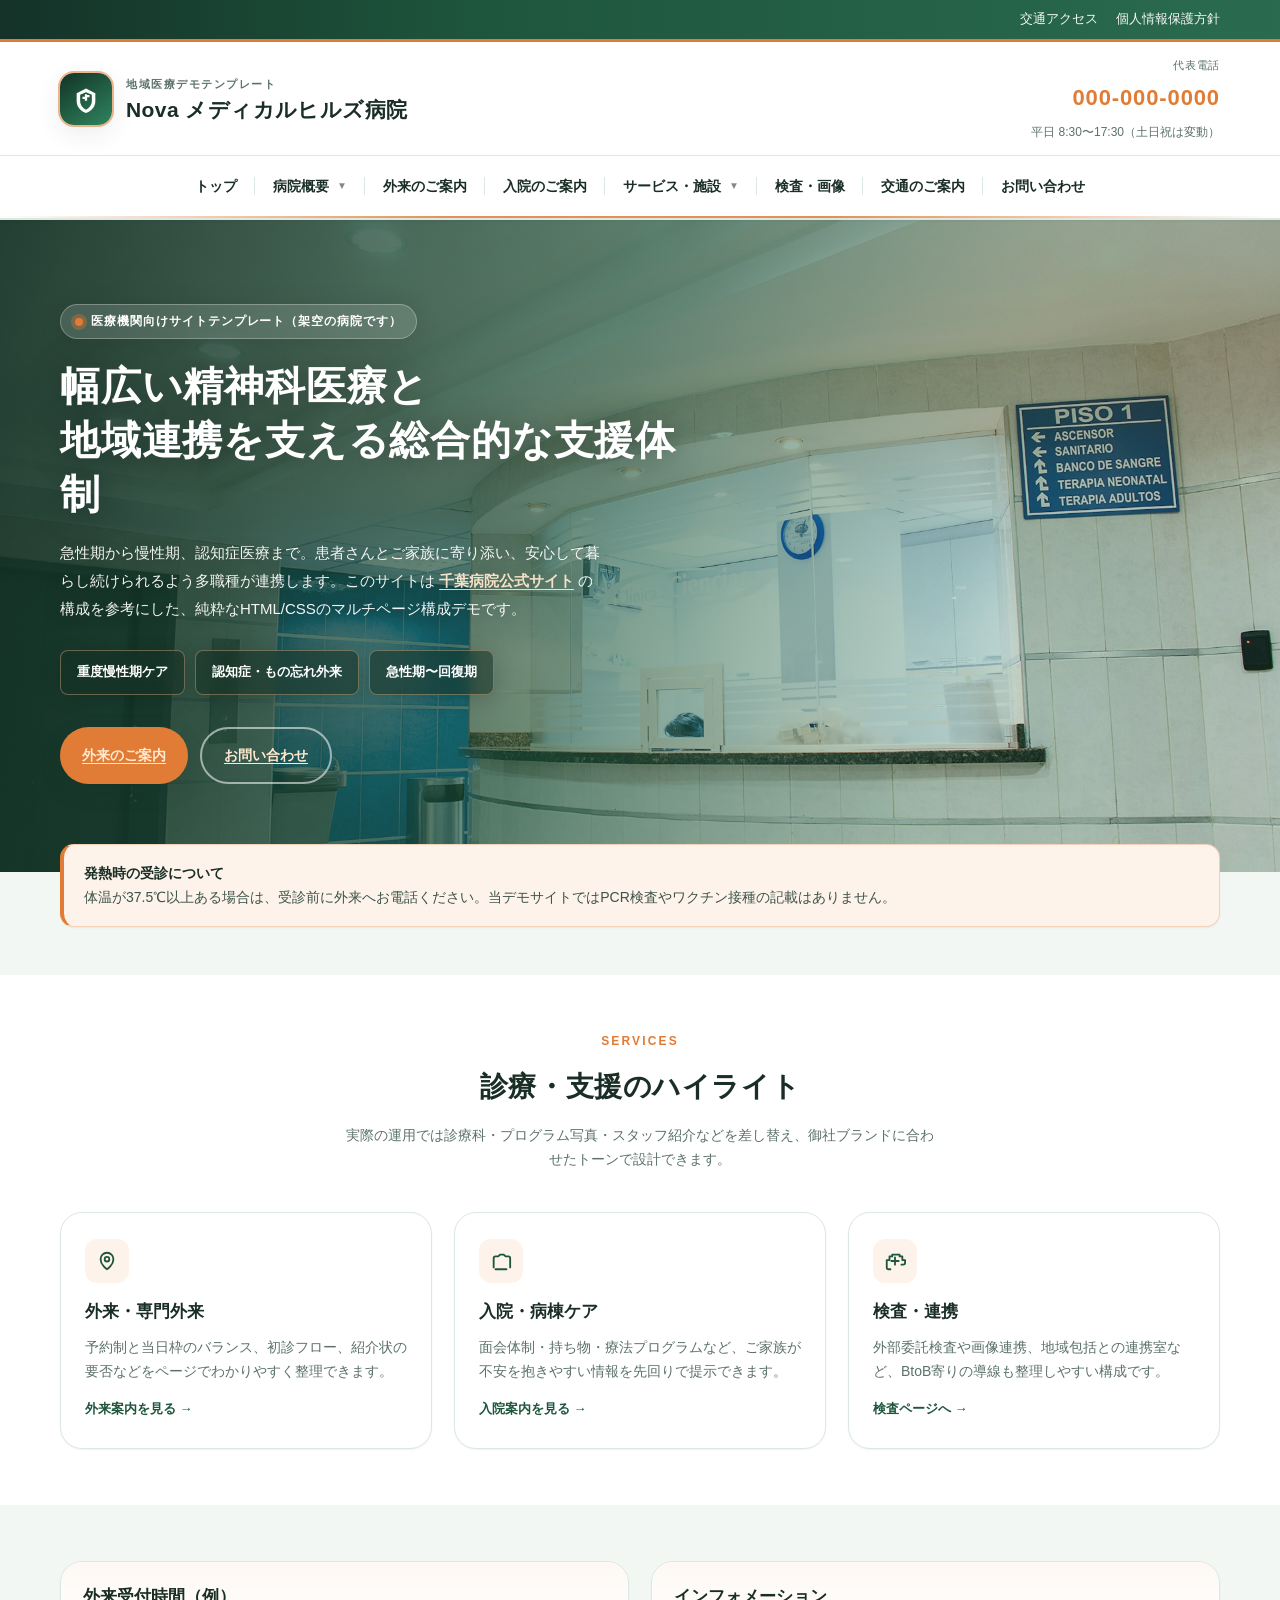
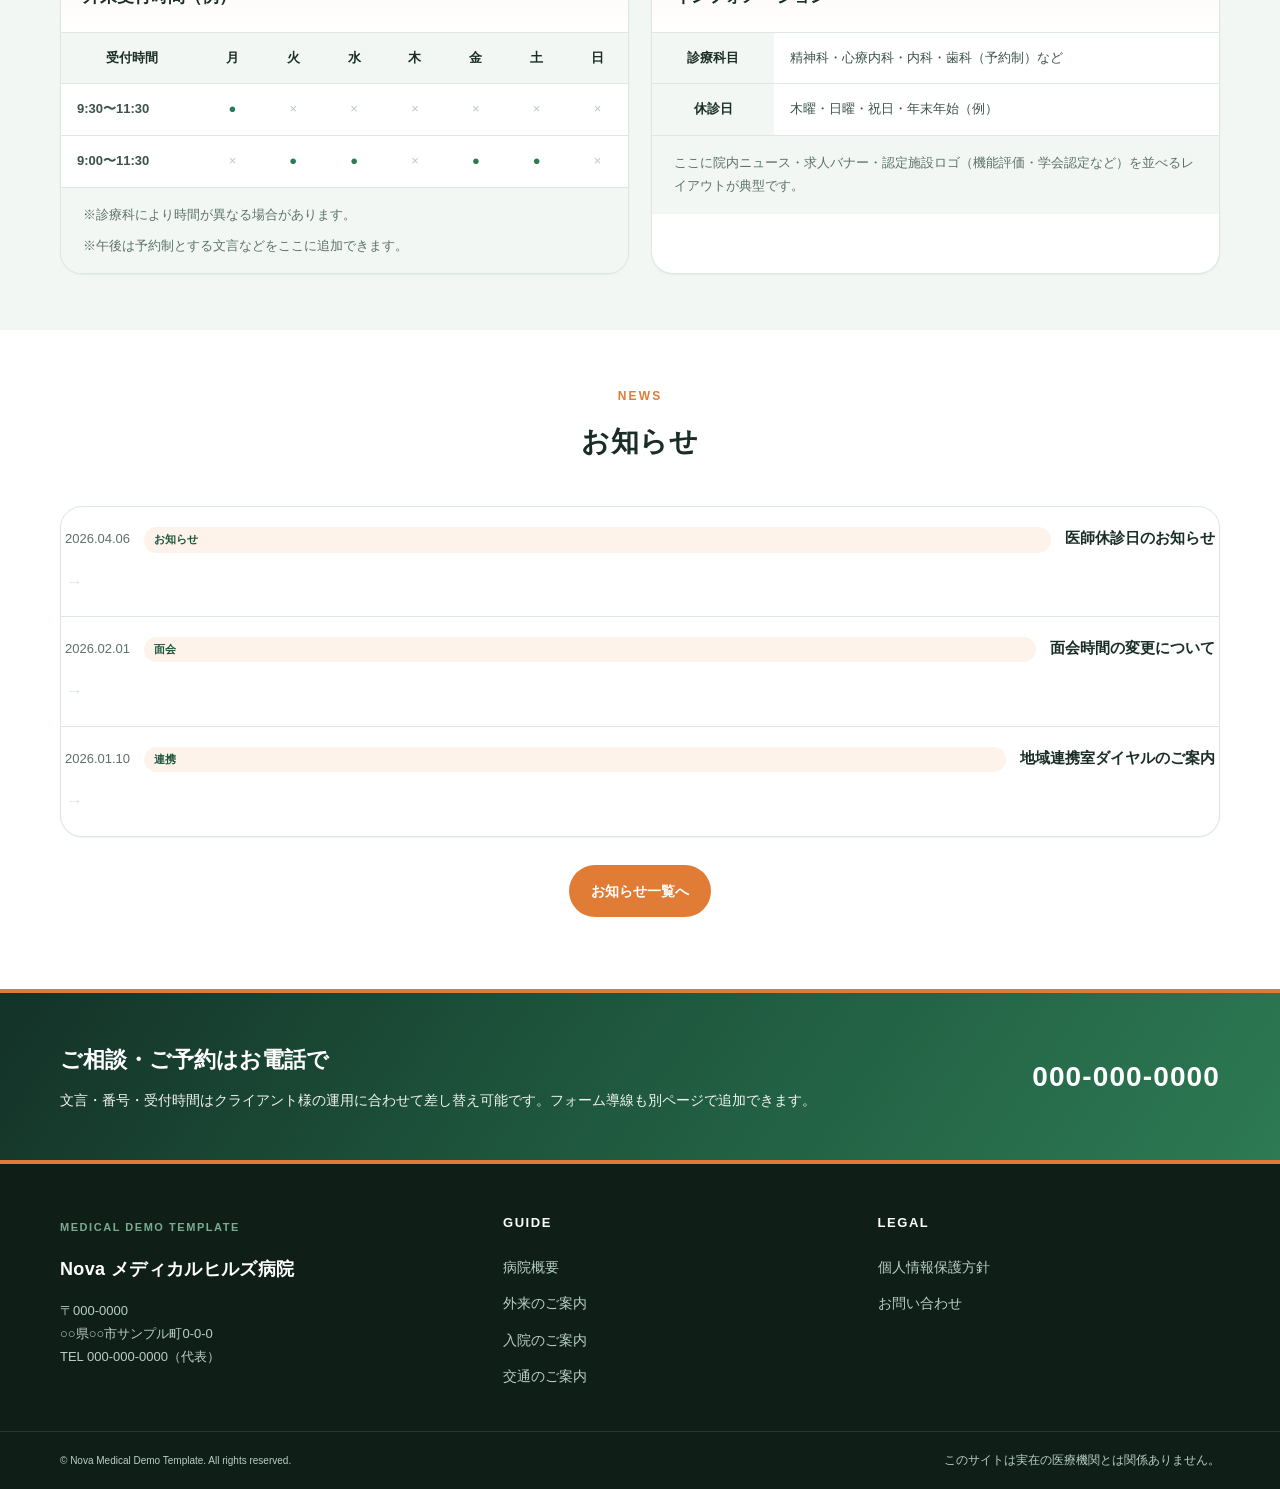
==== commit 0a152fba: "サンプル文言削除" ====
--- a/index.html
+++ b/index.html
@@ -6,16 +6,13 @@
     <title>トップ | Nova メディカルヒルズ病院（デモ）</title>
     <meta
       name="description"
-      content="営業・提案用のサンプル病院サイト。精神科・認知症医療・急性期など幅広い診療体制をイメージしたマルチページ構成のHTML/CSSテンプレートです。"
+      content="営業・提案用の病院サイトテンプレート。精神科・認知症医療・急性期など幅広い診療体制をイメージしたマルチページ構成のHTML/CSSです。"
     />
     <link rel="stylesheet" href="assets/css/style.css" />
   </head>
   <body>
     <div class="top-bar">
       <div class="top-bar-inner">
-        <div class="top-bar-meta">
-          <span>外来のご予約・お問い合わせはお電話で承ります（サンプル文言）</span>
-        </div>
         <div class="top-bar-meta">
           <a href="access.html">交通アクセス</a>
           <a href="privacy.html">個人情報保護方針</a>
@@ -39,7 +36,7 @@
           </span>
         </a>
         <div class="header-contact">
-          <span class="header-contact-label">代表電話（ダミー）</span>
+          <span class="header-contact-label">代表電話</span>
           <a class="header-contact-phone" href="tel:0000000000">000-000-0000</a>
           <span class="header-contact-hours">平日 8:30〜17:30（土日祝は変動）</span>
         </div>
@@ -87,7 +84,7 @@
                 </label>
                 <ul class="submenu">
                   <li><a href="services/index.html">サービス一覧</a></li>
-                  <li><a href="services/daycare.html">デイケア（サンプル）</a></li>
+                  <li><a href="services/daycare.html">デイケア</a></li>
                 </ul>
               </li>
               <li class="nav-item">
@@ -128,7 +125,7 @@
         <div class="hero-inner">
           <p class="hero-badge">
             <span class="hero-badge-dot" aria-hidden="true"></span>
-            医療機関向け営業サンプル（架空の病院です）
+            医療機関向けサイトテンプレート（架空の病院です）
           </p>
           <h1 class="hero-title">
             幅広い精神科医療と<br />地域連携を支える総合的な支援体制
@@ -153,7 +150,7 @@
       <div class="container">
         <aside class="alert-banner" role="note">
           <p>
-            <strong>発熱時の受診について（サンプル）</strong><br />
+            <strong>発熱時の受診について</strong><br />
             体温が37.5℃以上ある場合は、受診前に外来へお電話ください。当デモサイトではPCR検査やワクチン接種の記載はありません。
           </p>
         </aside>
@@ -268,7 +265,7 @@
                 </table>
               </div>
               <div class="note-box">
-                <p>※診療科により時間が異なる場合があります（ダミー表です）。</p>
+                <p>※診療科により時間が異なる場合があります。</p>
                 <p>※午後は予約制とする文言などをここに追加できます。</p>
               </div>
             </div>
@@ -317,7 +314,7 @@
                 <a class="news-link" href="#">
                   <time class="news-date" datetime="2026-04-06">2026.04.06</time>
                   <span class="news-cat">お知らせ</span>
-                  <p class="news-title">医師休診日のお知らせ（ダミー）</p>
+                  <p class="news-title">医師休診日のお知らせ</p>
                   <span class="news-arrow" aria-hidden="true">→</span>
                 </a>
               </li>
@@ -325,7 +322,7 @@
                 <a class="news-link" href="#">
                   <time class="news-date" datetime="2026-02-01">2026.02.01</time>
                   <span class="news-cat">面会</span>
-                  <p class="news-title">面会時間の変更について（ダミー）</p>
+                  <p class="news-title">面会時間の変更について</p>
                   <span class="news-arrow" aria-hidden="true">→</span>
                 </a>
               </li>
@@ -333,14 +330,14 @@
                 <a class="news-link" href="#">
                   <time class="news-date" datetime="2026-01-10">2026.01.10</time>
                   <span class="news-cat">連携</span>
-                  <p class="news-title">地域連携室ダイヤルのご案内（ダミー）</p>
+                  <p class="news-title">地域連携室ダイヤルのご案内</p>
                   <span class="news-arrow" aria-hidden="true">→</span>
                 </a>
               </li>
             </ul>
           </div>
           <p class="text-center" style="margin-top: 28px">
-            <a class="btn btn-secondary" href="#">お知らせ一覧へ（ダミーリンク）</a>
+            <a class="btn btn-secondary" href="#">お知らせ一覧へ</a>
           </p>
         </div>
       </section>
--- a/assets/css/style.css
+++ b/assets/css/style.css
@@ -101,7 +101,7 @@
   display: flex;
   flex-wrap: wrap;
   align-items: center;
-  justify-content: space-between;
+  justify-content: flex-end;
   gap: 12px 24px;
   padding: 8px 0;
 }
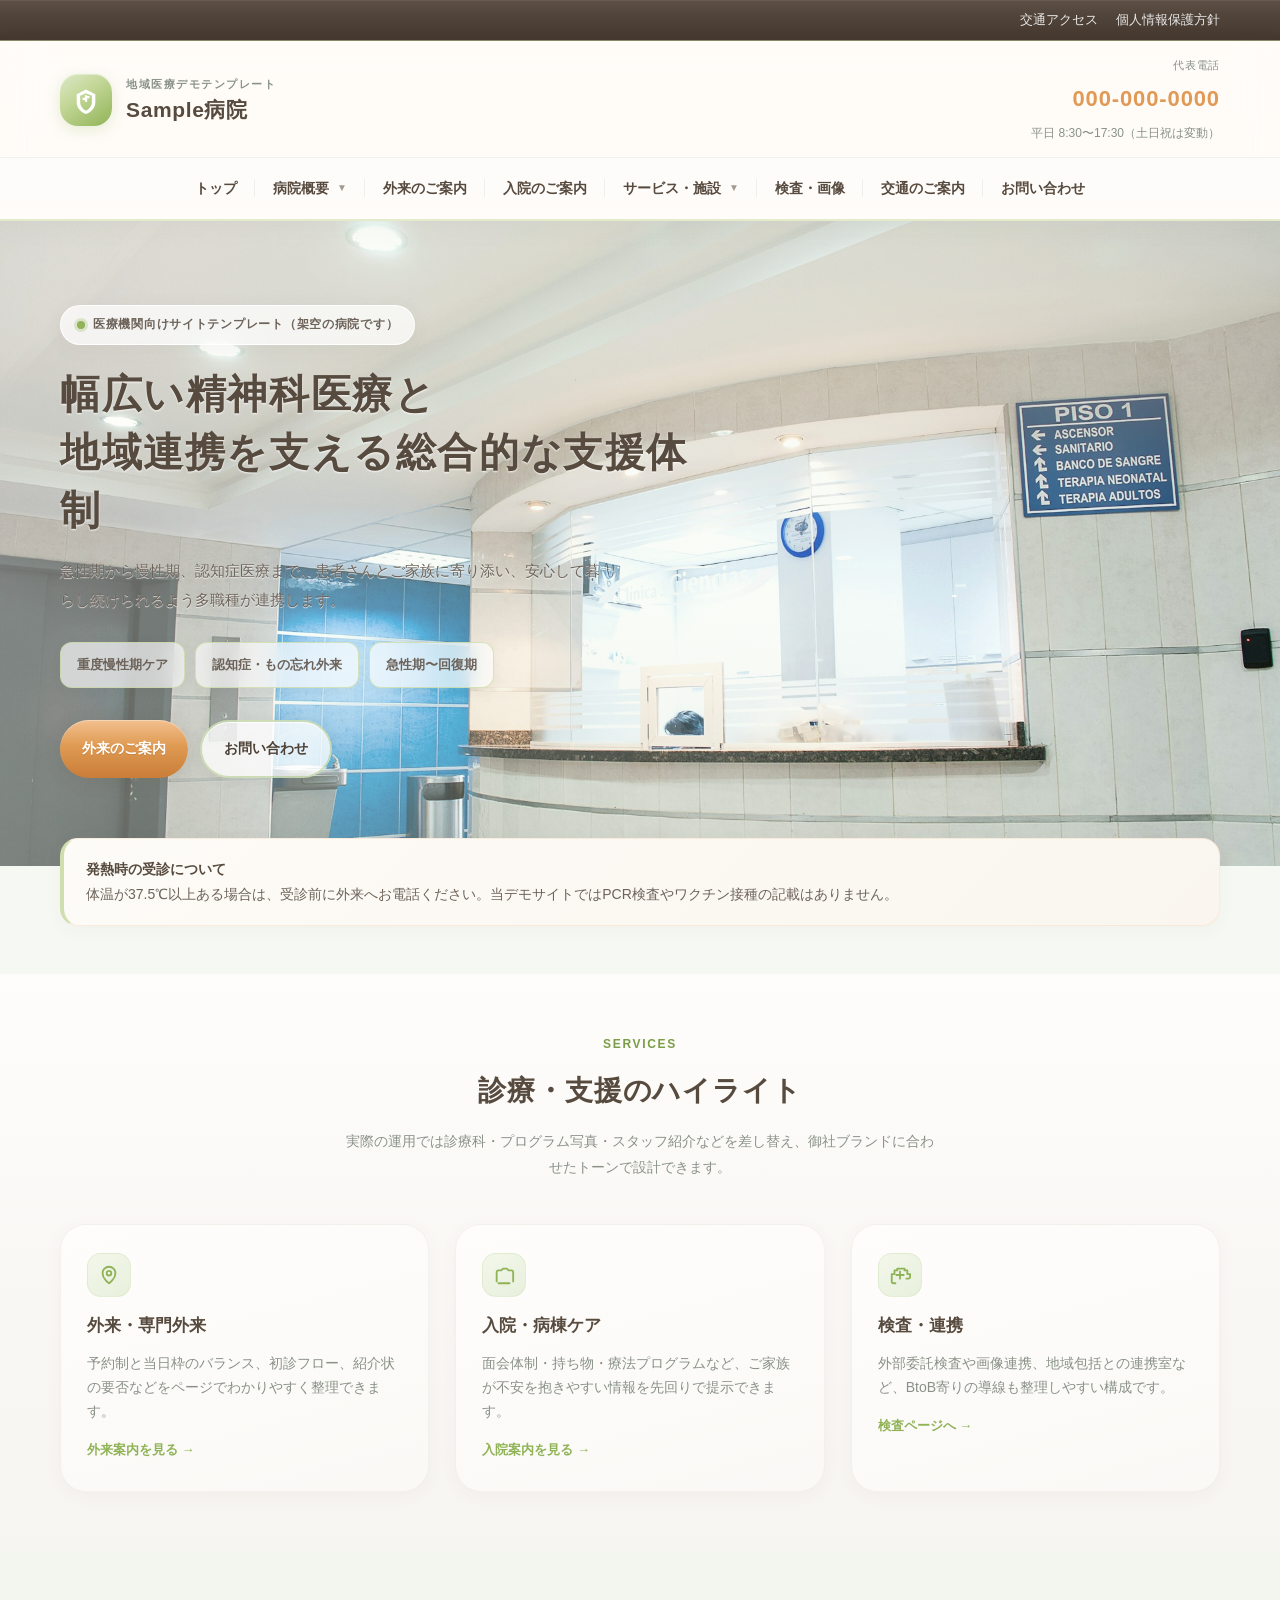
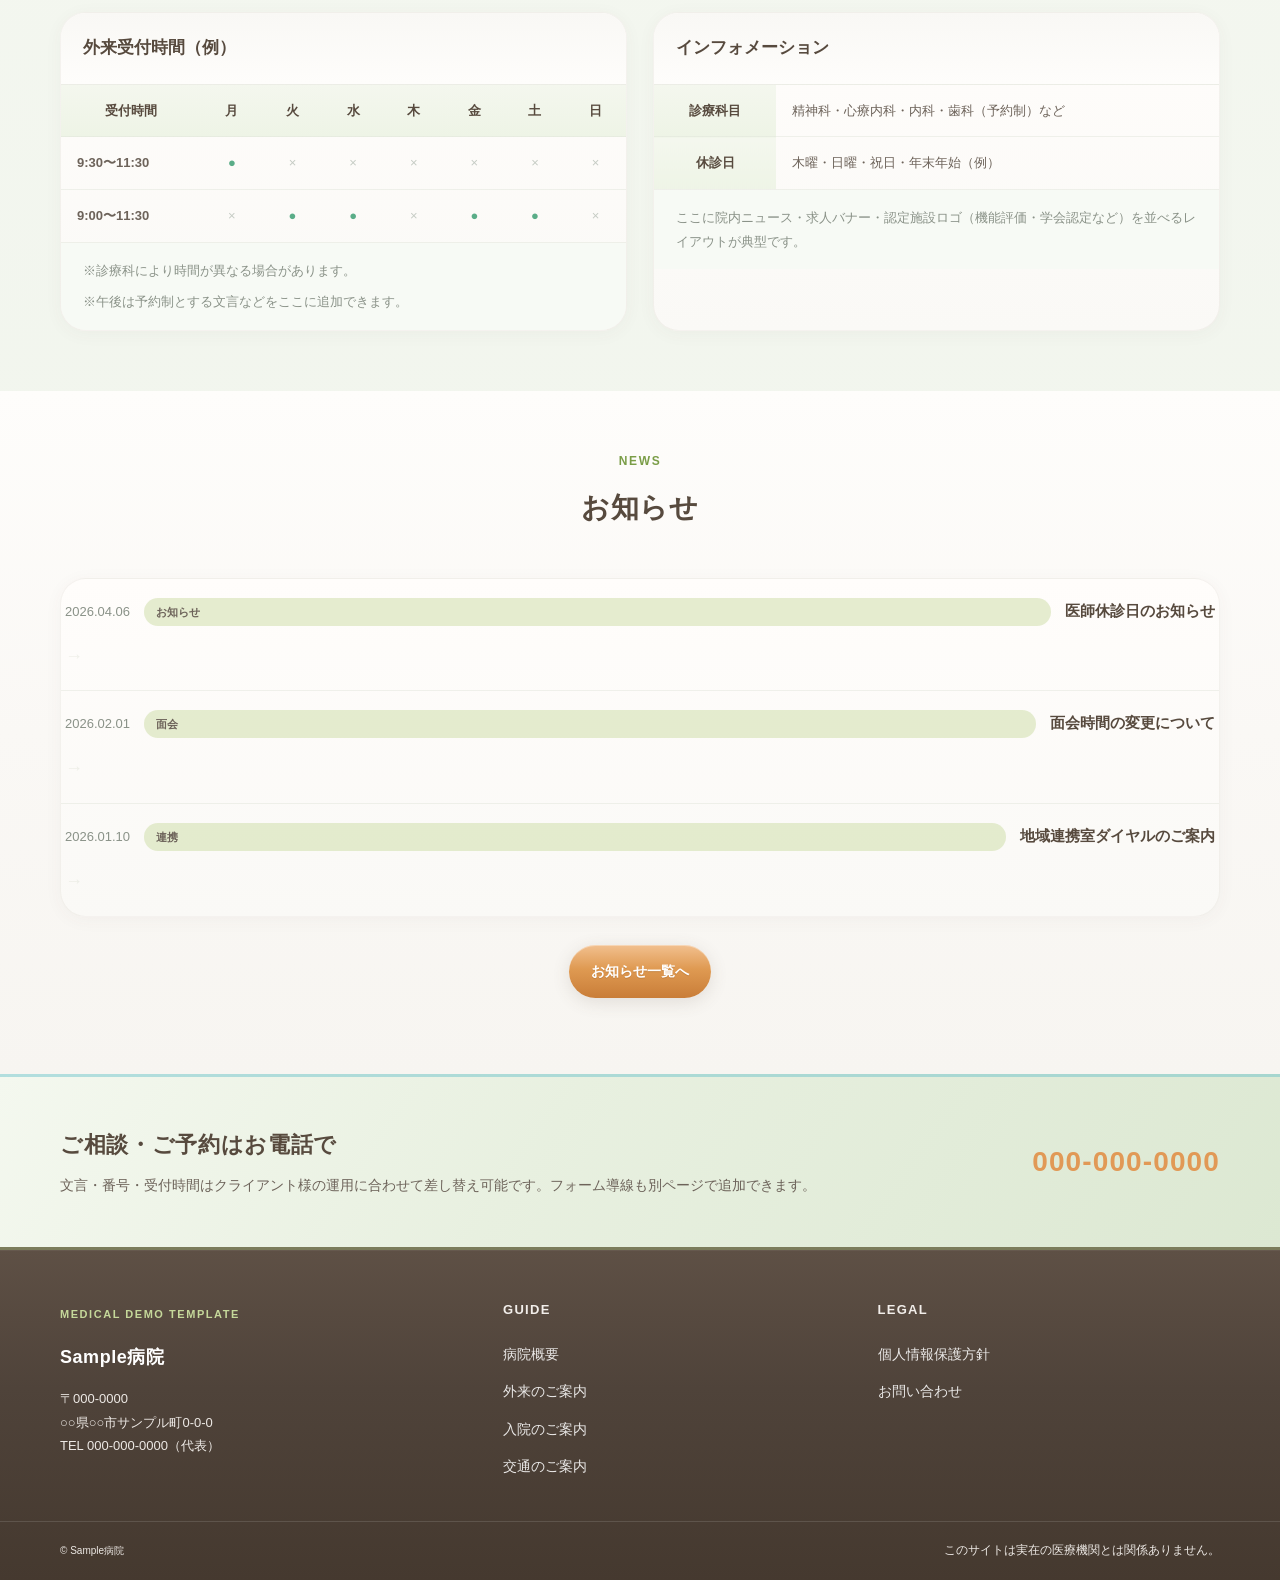
==== commit 5028ed4f: "デザイン更新" ====
--- a/index.html
+++ b/index.html
@@ -3,7 +3,7 @@
   <head>
     <meta charset="utf-8" />
     <meta name="viewport" content="width=device-width, initial-scale=1" />
-    <title>トップ | Nova メディカルヒルズ病院（デモ）</title>
+    <title>トップ | Sample病院（デモ）</title>
     <meta
       name="description"
       content="営業・提案用の病院サイトテンプレート。精神科・認知症医療・急性期など幅広い診療体制をイメージしたマルチページ構成のHTML/CSSです。"
@@ -32,7 +32,7 @@
           </span>
           <span class="brand-text">
             <span class="brand-tagline">地域医療デモテンプレート</span>
-            <span class="brand-name">Nova メディカルヒルズ病院</span>
+            <span class="brand-name">Sample病院</span>
           </span>
         </a>
         <div class="header-contact">
@@ -131,9 +131,7 @@
             幅広い精神科医療と<br />地域連携を支える総合的な支援体制
           </h1>
           <p class="hero-lead">
-            急性期から慢性期、認知症医療まで。患者さんとご家族に寄り添い、安心して暮らし続けられるよう多職種が連携します。このサイトは
-            <a href="https://www.dchp2176.com/index.html">千葉病院公式サイト</a>
-            の構成を参考にした、純粋なHTML/CSSのマルチページ構成デモです。
+            急性期から慢性期、認知症医療まで。患者さんとご家族に寄り添い、安心して暮らし続けられるよう多職種が連携します。
           </p>
           <div class="hero-chips" role="list">
             <span class="hero-chip" role="listitem">重度慢性期ケア</span>
@@ -141,7 +139,7 @@
             <span class="hero-chip" role="listitem">急性期〜回復期</span>
           </div>
           <div class="hero-actions">
-            <a class="btn btn-primary" href="outpatient/index.html">外来のご案内</a>
+            <a class="btn btn-secondary" href="outpatient/index.html">外来のご案内</a>
             <a class="btn btn-outline-light" href="contact.html">お問い合わせ</a>
           </div>
         </div>
@@ -361,7 +359,7 @@
       <div class="footer-grid">
         <div class="footer-brand">
           <span class="brand-tagline">Medical demo template</span>
-          <p class="brand-name">Nova メディカルヒルズ病院</p>
+          <p class="brand-name">Sample病院</p>
           <p class="footer-address">
             〒000-0000<br />
             ○○県○○市サンプル町0-0-0<br />
@@ -387,7 +385,7 @@
       </div>
       <div class="footer-bottom">
         <div class="footer-bottom-inner">
-          <small>© Nova Medical Demo Template. All rights reserved.</small>
+          <small>© Sample病院</small>
           <span>このサイトは実在の医療機関とは関係ありません。</span>
         </div>
       </div>
--- a/assets/css/style.css
+++ b/assets/css/style.css
@@ -1,30 +1,54 @@
-/* Nova Medical Template — pure HTML/CSS demo for healthcare sales */
+/* Medical site template — HTML/CSS */
 
 :root {
-  /* 濃い緑 × オレンジ — 信頼感と親しみやすさのコンビ */
-  --color-ink: #1a2e26;
-  --color-ink-soft: #3d5349;
-  --color-muted: #5c7268;
-  --color-line: #dce8e1;
-  --color-surface: #ffffff;
-  --color-surface-alt: #f2f7f4;
-  --color-surface-warm: #fdf8f3;
-
-  --color-primary: #1e563d;
-  --color-primary-hover: #164530;
-  --color-accent: #e07c35;
-  --color-accent-hover: #c86828;
-  --color-accent-soft: #fdf3ea;
-
-  --color-success: #2d7a54;
-
-  --shadow-sm: 0 1px 2px rgba(22, 48, 36, 0.06);
-  --shadow-md: 0 8px 26px rgba(22, 48, 36, 0.09);
-  --shadow-lg: 0 18px 48px rgba(22, 48, 36, 0.11);
-
-  --radius-sm: 8px;
-  --radius-md: 14px;
-  --radius-lg: 22px;
+  /*
+   * 医療機関サイト向けの柔らかい配色（彩度・コントラストを抑えたパステル寄り）
+   */
+  --color-ink: #574a3e;
+  --color-ink-soft: #6d635a;
+  --color-muted: #8a9288;
+  --color-line: rgba(120, 140, 100, 0.1);
+  --color-surface: #fffcf9;
+  --color-surface-alt: #f7faf5;
+  --color-surface-warm: #fdf9f5;
+
+  --color-primary: #8fb356;
+  --color-primary-hover: #7a9d47;
+  --color-cyan: #5cbdcb;
+  --color-cyan-deep: #4aa8b8;
+  --color-accent: #e19956;
+  --color-accent-hover: #d88640;
+  --color-accent-soft: #f1f6e8;
+
+  --color-brand-green: #8fb356;
+  --color-brand-green-light: #c5d89a;
+  --color-teal-mid: #8fc9d2;
+
+  --color-success: #5aad88;
+
+  /* トップバー／フッター — オリーブではなく暖かみのあるエスプレッソ brown */
+  --gradient-footer: linear-gradient(
+    180deg,
+    #5e5045 0%,
+    #4f433a 42%,
+    #45392f 100%
+  );
+  --color-footer-accent-line: rgba(197, 216, 154, 0.42);
+  /* フッター／トップバー共通のオンカラー */
+  --color-on-footer: rgba(255, 252, 248, 0.9);
+  --color-on-footer-link: rgba(255, 255, 255, 0.88);
+  --color-on-footer-muted: rgba(255, 255, 255, 0.65);
+  /* アウトラインボタン（お問い合わせ等）— フッター／トップバーに寄せたブラウン文字 */
+  --color-btn-outline-text: #4d4036;
+  --color-btn-outline-text-hover: #3d332c;
+
+  --shadow-sm: 0 3px 18px rgba(92, 78, 62, 0.045);
+  --shadow-md: 0 12px 36px rgba(92, 78, 62, 0.065);
+  --shadow-lg: 0 24px 52px rgba(92, 78, 62, 0.075);
+
+  --radius-sm: 12px;
+  --radius-md: 18px;
+  --radius-lg: 26px;
 
   --font-sans: "Hiragino Kaku Gothic ProN", "Hiragino Sans", "Yu Gothic UI",
     "Yu Gothic", Meiryo, sans-serif;
@@ -32,7 +56,9 @@
     Meiryo, sans-serif;
 
   --container: min(1160px, 92vw);
-  --ease-out: cubic-bezier(0.22, 1, 0.36, 1);
+  --ease-out: cubic-bezier(0.33, 1, 0.68, 1);
+  --ease-soft: cubic-bezier(0.25, 0.46, 0.45, 0.94);
+  --focus-ring: 0 0 0 3px rgba(143, 179, 86, 0.38);
 }
 
 *,
@@ -49,9 +75,15 @@
   margin: 0;
   font-family: var(--font-sans);
   font-size: 16px;
-  line-height: 1.75;
+  line-height: 1.82;
   color: var(--color-ink-soft);
-  background: var(--color-surface-alt);
+  background:
+    linear-gradient(180deg, #fafbf8 0%, #f4f7f0 42%, #eef3ea 100%);
+}
+
+::selection {
+  background: rgba(143, 179, 86, 0.22);
+  color: var(--color-ink);
 }
 
 img {
@@ -60,14 +92,22 @@
   display: block;
 }
 
-a {
+/* :where で詳細度を下げ、コンポーネント側の a 色が確実に勝つようにする */
+:where(a:link),
+:where(a:any-link) {
   color: var(--color-primary);
   text-decoration-thickness: 1px;
   text-underline-offset: 0.2em;
-}
-
-a:hover {
-  color: var(--color-accent);
+  transition: color 0.22s var(--ease-soft);
+}
+
+:where(a:any-link):hover {
+  color: var(--color-primary-hover);
+}
+
+/* 未指定だと OS／ブラウザの紫・青系リンク色になるため統一 */
+a:visited {
+  color: var(--color-primary-hover);
 }
 
 .visually-hidden {
@@ -89,9 +129,10 @@
 
 /* ---------- Top bar ---------- */
 .top-bar {
-  background: linear-gradient(90deg, #143228 0%, #1e563d 38%, #2a6b4f 100%);
-  border-bottom: 3px solid var(--color-accent);
-  color: rgba(255, 255, 255, 0.95);
+  background: var(--gradient-footer);
+  border-bottom: 1px solid var(--color-footer-accent-line);
+  box-shadow: inset 0 1px 0 rgba(255, 255, 255, 0.06);
+  color: var(--color-on-footer);
   font-size: 13px;
 }
 
@@ -106,14 +147,15 @@
   padding: 8px 0;
 }
 
-.top-bar a {
-  color: inherit;
+.top-bar :is(a:link, a:visited, a:any-link) {
+  color: var(--color-on-footer-link);
   text-decoration: none;
+  transition: color 0.22s var(--ease-soft);
 }
 
 .top-bar a:hover {
   text-decoration: underline;
-  color: #ffd4a8;
+  color: var(--color-brand-green-light);
 }
 
 .top-bar-meta {
@@ -124,7 +166,7 @@
 }
 
 .top-bar-meta span {
-  opacity: 0.92;
+  color: var(--color-on-footer);
 }
 
 /* ---------- Site header ---------- */
@@ -132,24 +174,11 @@
   position: sticky;
   top: 0;
   z-index: 100;
-  background: rgba(255, 255, 255, 0.94);
-  backdrop-filter: blur(12px);
-  border-bottom: 2px solid var(--color-line);
-  box-shadow: var(--shadow-sm);
-}
-
-.site-header::after {
-  content: "";
-  display: block;
-  height: 2px;
-  background: linear-gradient(
-    90deg,
-    transparent 0%,
-    var(--color-accent) 35%,
-    var(--color-accent) 65%,
-    transparent 100%
-  );
-  opacity: 0.85;
+  background: rgba(255, 252, 249, 0.88);
+  backdrop-filter: blur(20px) saturate(1.05);
+  -webkit-backdrop-filter: blur(20px) saturate(1.05);
+  border-bottom: 2px solid rgba(197, 216, 154, 0.48);
+  box-shadow: 0 6px 28px rgba(92, 78, 62, 0.04);
 }
 
 .header-inner {
@@ -168,21 +197,27 @@
   gap: 14px;
   text-decoration: none;
   color: inherit;
+  border-radius: var(--radius-sm);
+}
+
+.brand:focus-visible {
+  outline: none;
+  box-shadow: var(--focus-ring);
 }
 
 .brand-mark {
   width: 52px;
   height: 52px;
-  border-radius: 14px;
+  border-radius: 18px;
   background: linear-gradient(
     145deg,
-    #143228 0%,
-    var(--color-primary) 42%,
-    #2f855f 100%
+    #dce8c8 0%,
+    var(--color-brand-green-light) 38%,
+    var(--color-primary) 100%
   );
-  box-shadow: var(--shadow-md);
-  outline: 2px solid rgba(224, 124, 53, 0.55);
-  outline-offset: 0;
+  box-shadow:
+    0 4px 16px rgba(143, 179, 86, 0.22),
+    0 1px 0 rgba(255, 255, 255, 0.35) inset;
   display: grid;
   place-items: center;
   flex-shrink: 0;
@@ -211,10 +246,10 @@
 .brand-name {
   font-family: var(--font-display);
   font-size: 21px;
-  font-weight: 700;
-  letter-spacing: 0.02em;
-  color: var(--color-ink);
-  line-height: 1.25;
+  font-weight: 600;
+  letter-spacing: 0.03em;
+  color: var(--color-ink);
+  line-height: 1.35;
 }
 
 .header-contact {
@@ -238,7 +273,7 @@
 
   .header-contact-phone {
     font-size: 22px;
-    font-weight: 700;
+    font-weight: 600;
     color: var(--color-accent);
     text-decoration: none;
     letter-spacing: 0.04em;
@@ -259,7 +294,7 @@
 /* ---------- Navigation ---------- */
 .nav-wrap {
   border-top: 1px solid var(--color-line);
-  background: var(--color-surface);
+  background: linear-gradient(180deg, #fdfcfa 0%, #fffcf9 100%);
 }
 
 .main-nav {
@@ -286,7 +321,7 @@
   width: 100%;
   padding: 14px 0;
   font-size: 14px;
-  font-weight: 700;
+  font-weight: 600;
   color: var(--color-ink);
   background: none;
   border: none;
@@ -375,9 +410,10 @@
   gap: 8px;
   padding: 14px 4px;
   font-size: 14px;
-  font-weight: 700;
+  font-weight: 600;
   color: var(--color-ink);
   text-decoration: none;
+  transition: color 0.2s var(--ease-soft);
 }
 
 .nav-link:hover,
@@ -420,10 +456,12 @@
     top: 100%;
     min-width: 240px;
     padding: 12px 0;
-    background: var(--color-surface);
+    background: linear-gradient(180deg, #fffefc 0%, #faf9f6 100%);
     border-radius: var(--radius-md);
-    box-shadow: var(--shadow-lg);
-    border: 1px solid var(--color-line);
+    box-shadow:
+      var(--shadow-lg),
+      0 0 0 1px rgba(120, 140, 100, 0.06);
+    border: none;
     opacity: 0;
     visibility: hidden;
     pointer-events: none;
@@ -455,7 +493,7 @@
 }
 
 .submenu a:hover {
-  background: var(--color-accent-soft);
+  background: rgba(241, 246, 232, 0.95);
   color: var(--color-primary);
 }
 
@@ -502,8 +540,8 @@
   display: flex;
   align-items: center;
   min-height: clamp(440px, 72vh, 640px);
-  background: var(--color-primary);
-  color: #fff;
+  background: #e8efe2;
+  color: var(--color-ink);
   overflow: hidden;
 }
 
@@ -520,11 +558,13 @@
   object-position: 72% 42%;
   transform: scale(1);
   animation: hero-kenburns 32s ease-in-out infinite alternate;
+  filter: saturate(0.94) brightness(1.03);
 }
 
 @media (prefers-reduced-motion: reduce) {
   .hero-photo {
     animation: none;
+    filter: none;
   }
 }
 
@@ -553,20 +593,25 @@
   background:
     linear-gradient(
       105deg,
-      rgba(20, 50, 38, 0.9) 0%,
-      rgba(30, 86, 61, 0.62) 46%,
-      rgba(45, 115, 82, 0.28) 74%,
-      rgba(90, 140, 108, 0.14) 100%
+      rgba(255, 252, 248, 0.48) 0%,
+      rgba(235, 244, 228, 0.34) 38%,
+      rgba(220, 235, 210, 0.16) 68%,
+      rgba(255, 255, 255, 0.02) 100%
     ),
     radial-gradient(
-      ellipse 75% 65% at 92% 18%,
-      rgba(224, 124, 53, 0.16),
-      transparent 58%
+      ellipse 90% 80% at 88% 12%,
+      rgba(255, 248, 240, 0.42),
+      transparent 55%
     ),
     radial-gradient(
-      ellipse 78% 58% at 6% 82%,
-      rgba(10, 28, 22, 0.35),
-      transparent 52%
+      ellipse 70% 55% at 8% 88%,
+      rgba(120, 100, 80, 0.06),
+      transparent 50%
+    ),
+    radial-gradient(
+      ellipse 120% 90% at 50% 100%,
+      rgba(92, 78, 62, 0.06),
+      transparent 45%
     );
 }
 
@@ -588,45 +633,47 @@
   display: inline-flex;
   align-items: center;
   gap: 8px;
-  padding: 6px 14px;
+  padding: 8px 16px;
   border-radius: 999px;
-  background: rgba(255, 255, 255, 0.14);
-  border: 1px solid rgba(255, 255, 255, 0.28);
+  background: rgba(255, 255, 255, 0.72);
+  border: 1px solid rgba(255, 255, 255, 0.95);
   font-size: 12px;
-  font-weight: 700;
-  letter-spacing: 0.08em;
+  font-weight: 600;
+  letter-spacing: 0.06em;
   margin-bottom: 20px;
-  backdrop-filter: blur(10px);
-  -webkit-backdrop-filter: blur(10px);
-  box-shadow: 0 4px 24px rgba(0, 0, 0, 0.12);
+  color: var(--color-ink-soft);
+  backdrop-filter: blur(12px);
+  -webkit-backdrop-filter: blur(12px);
+  box-shadow: 0 4px 20px rgba(92, 78, 62, 0.06);
 }
 
 .hero-badge-dot {
   width: 8px;
   height: 8px;
   border-radius: 50%;
-  background: var(--color-accent);
-  box-shadow: 0 0 0 4px rgba(224, 124, 53, 0.35);
+  background: var(--color-primary);
+  box-shadow: 0 0 0 3px rgba(143, 179, 86, 0.25);
 }
 
 .hero-title {
   font-family: var(--font-display);
   font-size: clamp(26px, 4vw, 40px);
-  font-weight: 700;
-  line-height: 1.35;
-  letter-spacing: 0.02em;
+  font-weight: 600;
+  line-height: 1.45;
+  letter-spacing: 0.04em;
   margin: 0 0 18px;
   max-width: 16em;
-  text-shadow: 0 2px 32px rgba(0, 0, 0, 0.35);
+  color: var(--color-ink);
+  text-shadow: 0 1px 2px rgba(255, 255, 255, 0.9);
 }
 
 .hero-lead {
   font-size: 15px;
-  line-height: 1.85;
-  opacity: 0.94;
+  line-height: 1.92;
+  color: var(--color-ink-soft);
   max-width: 36em;
   margin: 0 0 28px;
-  text-shadow: 0 1px 18px rgba(0, 0, 0, 0.32);
+  text-shadow: 0 1px 1px rgba(255, 255, 255, 0.8);
 }
 
 .hero-chips {
@@ -639,13 +686,14 @@
 .hero-chip {
   padding: 10px 16px;
   border-radius: var(--radius-sm);
-  background: rgba(20, 48, 36, 0.55);
-  border: 1px solid rgba(255, 200, 150, 0.35);
+  background: rgba(255, 255, 255, 0.65);
+  border: 1px solid rgba(197, 216, 154, 0.65);
   font-size: 13px;
-  font-weight: 700;
-  backdrop-filter: blur(8px);
-  -webkit-backdrop-filter: blur(8px);
-  box-shadow: 0 4px 20px rgba(0, 0, 0, 0.15);
+  font-weight: 600;
+  color: var(--color-ink-soft);
+  backdrop-filter: blur(10px);
+  -webkit-backdrop-filter: blur(10px);
+  box-shadow: 0 2px 12px rgba(92, 78, 62, 0.06);
 }
 
 .hero-actions {
@@ -654,19 +702,25 @@
   gap: 12px;
 }
 
-.hero a {
-  color: #ffe8cf;
-  font-weight: 700;
+/* ヒーロー本文内のテキストリンクのみ（.btn は詳細度で負けないよう除外） */
+.hero a:not(.btn) {
+  color: var(--color-cyan-deep);
+  font-weight: 600;
   text-decoration: underline;
   text-underline-offset: 0.18em;
 }
 
-.hero a:hover {
-  color: #fff;
+.hero a:not(.btn):hover {
+  color: var(--color-primary-hover);
   text-decoration: underline;
 }
 
 /* ---------- Buttons ---------- */
+/* <a class="btn"> にグローバルリンク／:visited スタイルがかぶらないよう明示 */
+a.btn:any-link {
+  text-decoration: none;
+}
+
 .btn {
   display: inline-flex;
   align-items: center;
@@ -675,76 +729,128 @@
   padding: 14px 22px;
   border-radius: 999px;
   font-size: 14px;
-  font-weight: 700;
+  font-weight: 600;
   text-decoration: none;
   border: none;
   cursor: pointer;
   transition:
-    background 0.2s,
-    color 0.2s,
-    box-shadow 0.2s,
-    transform 0.15s var(--ease-out);
+    background 0.22s var(--ease-soft),
+    color 0.22s var(--ease-soft),
+    box-shadow 0.22s var(--ease-soft),
+    border-color 0.22s var(--ease-soft),
+    transform 0.18s var(--ease-soft);
 }
 
 .btn:active {
   transform: scale(0.98);
 }
 
+.btn:focus-visible {
+  outline: none;
+  box-shadow: var(--focus-ring);
+}
+
+.btn-primary:focus-visible {
+  box-shadow:
+    var(--focus-ring),
+    0 4px 20px rgba(143, 179, 86, 0.22);
+}
+
 .btn-primary {
-  background: var(--color-accent);
+  background: linear-gradient(
+    180deg,
+    #cfe0a8 0%,
+    var(--color-primary) 52%,
+    #7a9848 100%
+  );
+  color: #fffefd;
+  text-shadow: 0 1px 0 rgba(62, 78, 42, 0.18);
+  box-shadow:
+    0 4px 18px rgba(92, 78, 62, 0.12),
+    inset 0 1px 0 rgba(255, 255, 255, 0.28);
+}
+
+.btn-primary:hover {
+  background: linear-gradient(
+    180deg,
+    #d4e4b0 0%,
+    var(--color-primary-hover) 52%,
+    #6d883e 100%
+  );
+  color: #fffefd;
+  text-decoration: none;
+}
+
+.btn-outline-light {
+  background: rgba(255, 255, 255, 0.78);
+  color: var(--color-btn-outline-text);
+  border: 2px solid rgba(143, 179, 86, 0.38);
+  box-shadow:
+    0 2px 14px rgba(92, 78, 62, 0.08),
+    inset 0 1px 0 rgba(255, 255, 255, 0.85);
+}
+
+.btn-outline-light:hover {
+  background: rgba(255, 255, 255, 0.96);
+  border-color: rgba(143, 179, 86, 0.48);
+  color: var(--color-btn-outline-text-hover);
+  text-decoration: none;
+}
+
+.btn-secondary {
+  background: linear-gradient(
+    180deg,
+    #f2c08f 0%,
+    #df9a52 45%,
+    #c97d38 100%
+  );
   color: #fff;
-  box-shadow: var(--shadow-md);
-}
-
-.btn-primary:hover {
-  background: var(--color-accent-hover);
+  text-shadow: 0 1px 0 rgba(120, 72, 28, 0.22);
+  box-shadow:
+    0 4px 18px rgba(92, 78, 62, 0.14),
+    inset 0 1px 0 rgba(255, 255, 255, 0.35);
+}
+
+.btn-secondary:hover {
+  background: linear-gradient(
+    180deg,
+    #f7cfa2 0%,
+    #e8a862 45%,
+    #d48640 100%
+  );
   color: #fff;
   text-decoration: none;
 }
 
-.btn-outline-light {
-  background: transparent;
+a.btn-secondary:any-link,
+a.btn-secondary:visited {
   color: #fff;
-  border: 2px solid rgba(255, 255, 255, 0.55);
-}
-
-.btn-outline-light:hover {
-  background: rgba(255, 255, 255, 0.12);
-  border-color: #fff;
-  color: #fff;
-  text-decoration: none;
-}
-
-.btn-secondary {
-  background: var(--color-accent);
-  color: #fff;
-}
-
-.btn-secondary:hover {
-  background: var(--color-accent-hover);
-  color: #fff;
-  text-decoration: none;
+}
+
+a.btn-outline-light:any-link,
+a.btn-outline-light:visited {
+  color: var(--color-btn-outline-text);
 }
 
 /* ---------- Sections ---------- */
 .section {
-  padding: 56px 0;
+  padding: 60px 0;
 }
 
 .section-alt {
-  background: var(--color-surface);
+  background: linear-gradient(180deg, #fefdfb 0%, #faf8f5 50%, #f7f5f1 100%);
 }
 
 .section-heading {
   text-align: center;
-  margin-bottom: 40px;
+  margin-bottom: 44px;
 }
 
 .section-kicker {
   font-size: 12px;
-  font-weight: 700;
-  letter-spacing: 0.18em;
-  color: var(--color-accent);
+  font-weight: 600;
+  letter-spacing: 0.14em;
+  color: var(--color-primary-hover);
   text-transform: uppercase;
   margin: 0 0 10px;
 }
@@ -752,10 +858,10 @@
 .section-title {
   font-family: var(--font-display);
   font-size: clamp(22px, 3vw, 28px);
-  font-weight: 700;
+  font-weight: 600;
   color: var(--color-ink);
   margin: 0;
-  letter-spacing: 0.02em;
+  letter-spacing: 0.03em;
 }
 
 .section-desc {
@@ -767,11 +873,11 @@
 
 /* ---------- Alert banner ---------- */
 .alert-banner {
-  background: var(--color-accent-soft);
-  border: 1px solid rgba(224, 124, 53, 0.28);
-  border-left: 4px solid var(--color-accent);
+  background: linear-gradient(135deg, #fdfbf7 0%, #faf6ef 100%);
+  border: 1px solid rgba(225, 153, 86, 0.14);
+  border-left: 4px solid rgba(197, 216, 154, 0.78);
   border-radius: var(--radius-md);
-  padding: 16px 20px;
+  padding: 18px 22px;
   margin-top: -28px;
   margin-bottom: 48px;
   position: relative;
@@ -791,7 +897,7 @@
 /* ---------- Grid cards ---------- */
 .card-grid {
   display: grid;
-  gap: 22px;
+  gap: 26px;
 }
 
 @media (min-width: 640px) {
@@ -807,26 +913,29 @@
 }
 
 .tile {
-  background: var(--color-surface);
+  background: linear-gradient(165deg, #fffdfb 0%, #faf9f6 100%);
   border-radius: var(--radius-lg);
-  border: 1px solid var(--color-line);
-  padding: 26px 24px;
+  border: 1px solid rgba(180, 175, 165, 0.14);
+  padding: 28px 26px;
   box-shadow: var(--shadow-sm);
   transition:
-    box-shadow 0.25s var(--ease-out),
-    transform 0.25s var(--ease-out);
+    box-shadow 0.28s var(--ease-soft),
+    transform 0.28s var(--ease-soft),
+    border-color 0.28s var(--ease-soft);
 }
 
 .tile:hover {
   box-shadow: var(--shadow-md);
   transform: translateY(-3px);
+  border-color: rgba(143, 179, 86, 0.22);
 }
 
 .tile-icon {
   width: 44px;
   height: 44px;
-  border-radius: 12px;
-  background: var(--color-accent-soft);
+  border-radius: 14px;
+  background: linear-gradient(145deg, #f3f7eb 0%, #e8f0dc 100%);
+  border: 1px solid rgba(143, 179, 86, 0.12);
   display: grid;
   place-items: center;
   margin-bottom: 14px;
@@ -842,7 +951,7 @@
 
 .tile-title {
   font-size: 17px;
-  font-weight: 700;
+  font-weight: 600;
   color: var(--color-ink);
   margin: 0 0 10px;
 }
@@ -860,9 +969,10 @@
   gap: 6px;
   margin-top: 14px;
   font-size: 13px;
-  font-weight: 700;
+  font-weight: 600;
   text-decoration: none;
   color: var(--color-primary);
+  transition: color 0.22s var(--ease-soft);
 }
 
 .tile-link:hover {
@@ -871,9 +981,9 @@
 
 /* ---------- Hours table ---------- */
 .panel {
-  background: var(--color-surface);
+  background: linear-gradient(180deg, #fffdfb 0%, #faf9f6 100%);
   border-radius: var(--radius-lg);
-  border: 1px solid var(--color-line);
+  border: 1px solid rgba(180, 175, 165, 0.14);
   overflow: hidden;
   box-shadow: var(--shadow-sm);
 }
@@ -881,13 +991,13 @@
 .panel-head {
   padding: 20px 22px;
   border-bottom: 1px solid var(--color-line);
-  background: linear-gradient(180deg, var(--color-surface-warm) 0%, #fff 100%);
+  background: linear-gradient(180deg, #f9f8f5 0%, #fefdfb 100%);
 }
 
 .panel-title {
   margin: 0;
   font-size: 17px;
-  font-weight: 700;
+  font-weight: 600;
   color: var(--color-ink);
 }
 
@@ -909,24 +1019,24 @@
 }
 
 .data-table th {
-  background: var(--color-surface-alt);
-  font-weight: 700;
+  background: linear-gradient(180deg, #f4f7ee 0%, #eef4e6 100%);
+  font-weight: 600;
   color: var(--color-ink);
 }
 
 .data-table td:first-child {
   text-align: left;
-  font-weight: 700;
+  font-weight: 600;
   white-space: nowrap;
 }
 
 .cell-yes {
   color: var(--color-success);
-  font-weight: 800;
+  font-weight: 600;
 }
 
 .cell-no {
-  color: #bcc8c3;
+  color: #c5cbc4;
 }
 
 .note-box {
@@ -967,6 +1077,14 @@
   padding: 18px 4px;
   text-decoration: none;
   color: inherit;
+  transition: background 0.22s var(--ease-soft);
+  border-radius: var(--radius-sm);
+  margin-inline: -6px;
+  padding-inline: 10px;
+}
+
+.news-link:hover {
+  background: rgba(241, 246, 232, 0.55);
 }
 
 .news-link:hover .news-title {
@@ -981,19 +1099,19 @@
 
 .news-cat {
   font-size: 11px;
-  font-weight: 700;
-  padding: 3px 10px;
+  font-weight: 600;
+  padding: 4px 12px;
   border-radius: 999px;
-  background: var(--color-accent-soft);
-  color: var(--color-primary);
+  background: rgba(197, 216, 154, 0.45);
+  color: var(--color-ink-soft);
 }
 
 .news-title {
   font-size: 15px;
-  font-weight: 700;
+  font-weight: 600;
   color: var(--color-ink);
   margin: 0;
-  transition: color 0.2s;
+  transition: color 0.22s var(--ease-soft);
 }
 
 .news-arrow {
@@ -1009,12 +1127,12 @@
 .cta-strip {
   background: linear-gradient(
     125deg,
-    #143228 0%,
-    var(--color-primary) 45%,
-    #2d7a54 100%
+    #f4f8ef 0%,
+    #e8f0e0 42%,
+    #dce8d2 100%
   );
-  border-top: 4px solid var(--color-accent);
-  color: #fff;
+  border-top: 3px solid rgba(92, 189, 203, 0.42);
+  color: var(--color-ink);
   padding: 48px 0;
 }
 
@@ -1035,39 +1153,40 @@
 .cta-title {
   margin: 0 0 8px;
   font-size: 22px;
-  font-weight: 700;
+  font-weight: 600;
+  letter-spacing: 0.03em;
 }
 
 .cta-text {
   margin: 0;
-  opacity: 0.94;
   font-size: 14px;
+  color: var(--color-ink-soft);
 }
 
 .cta-phone {
   font-size: 28px;
-  font-weight: 800;
+  font-weight: 700;
   letter-spacing: 0.04em;
   text-decoration: none;
-  color: #fff;
+  color: var(--color-accent);
   font-variant-numeric: tabular-nums;
 }
 
 .cta-phone:hover {
   text-decoration: underline;
-  color: #ffd4a8;
+  color: var(--color-accent-hover);
 }
 
 /* ---------- Page header (inner) ---------- */
 .page-header {
   background: linear-gradient(
     135deg,
-    #0f241c 0%,
-    var(--color-primary) 42%,
-    #2f855f 92%
+    #faf9f5 0%,
+    #f2f7ec 48%,
+    #eaf3e4 100%
   );
-  border-bottom: 4px solid var(--color-accent);
-  color: #fff;
+  border-bottom: 3px solid rgba(143, 179, 86, 0.35);
+  color: var(--color-ink);
   padding: 36px 0 40px;
 }
 
@@ -1079,11 +1198,11 @@
 .breadcrumb {
   font-size: 12px;
   margin-bottom: 14px;
-  opacity: 0.88;
+  color: var(--color-muted);
 }
 
 .breadcrumb a {
-  color: #fff;
+  color: var(--color-primary-hover);
   text-decoration: none;
 }
 
@@ -1095,14 +1214,14 @@
   margin: 0;
   font-family: var(--font-display);
   font-size: clamp(24px, 3vw, 32px);
-  font-weight: 700;
-  letter-spacing: 0.02em;
+  font-weight: 600;
+  letter-spacing: 0.03em;
 }
 
 .page-lead {
   margin: 12px 0 0;
   font-size: 14px;
-  opacity: 0.92;
+  color: var(--color-ink-soft);
   max-width: 42em;
 }
 
@@ -1119,10 +1238,11 @@
 .prose h2 {
   font-family: var(--font-display);
   font-size: 22px;
+  font-weight: 600;
   color: var(--color-ink);
   margin: 40px 0 16px;
   padding-bottom: 10px;
-  border-bottom: 2px solid var(--color-accent-soft);
+  border-bottom: 1px solid rgba(143, 179, 86, 0.28);
 }
 
 .prose h2:first-child {
@@ -1131,6 +1251,8 @@
 
 .prose h3 {
   font-size: 17px;
+  font-weight: 600;
+  letter-spacing: 0.02em;
   color: var(--color-ink);
   margin: 28px 0 12px;
 }
@@ -1152,8 +1274,9 @@
   margin: 28px 0;
   padding: 22px 24px;
   border-radius: var(--radius-md);
-  background: var(--color-surface-warm);
-  border-left: 4px solid var(--color-primary);
+  background: linear-gradient(135deg, #fdfbf8 0%, #f7f5f0 100%);
+  border-left: 4px solid rgba(197, 216, 154, 0.85);
+  box-shadow: var(--shadow-sm);
 }
 
 .quote-card p {
@@ -1169,14 +1292,14 @@
   margin: 0 0 20px 24px;
   aspect-ratio: 3 / 4;
   border-radius: var(--radius-md);
-  background: linear-gradient(160deg, #eef6f1 0%, #dceee4 100%);
-  border: 1px solid var(--color-line);
-  border-left: 3px solid var(--color-accent);
+  background: linear-gradient(160deg, #fafbf8 0%, #eef4e6 100%);
+  border: 1px solid rgba(120, 140, 100, 0.12);
+  border-left: 3px solid rgba(143, 179, 86, 0.45);
   display: grid;
   place-items: center;
   color: var(--color-muted);
   font-size: 13px;
-  font-weight: 700;
+  font-weight: 600;
 }
 
 @media (max-width: 560px) {
@@ -1190,10 +1313,11 @@
 
 /* ---------- Footer ---------- */
 .site-footer {
-  background: #0f1f18;
-  color: #b8cfc4;
+  background: var(--gradient-footer);
+  box-shadow: inset 0 1px 0 rgba(255, 255, 255, 0.05);
+  color: var(--color-on-footer);
   padding-top: 48px;
-  border-top: 4px solid var(--color-accent);
+  border-top: 3px solid var(--color-footer-accent-line);
 }
 
 .footer-grid {
@@ -1216,7 +1340,7 @@
 }
 
 .footer-brand .brand-tagline {
-  color: #7aab93;
+  color: var(--color-brand-green-light);
 }
 
 .footer-address {
@@ -1228,8 +1352,9 @@
 .footer-col h3 {
   margin: 0 0 14px;
   font-size: 13px;
-  letter-spacing: 0.12em;
-  color: #fff;
+  font-weight: 600;
+  letter-spacing: 0.1em;
+  color: rgba(255, 252, 248, 0.92);
   text-transform: uppercase;
 }
 
@@ -1239,21 +1364,22 @@
   padding: 0;
 }
 
-.footer-links a {
+.footer-links :is(a:link, a:visited, a:any-link) {
   display: block;
   padding: 6px 0;
   font-size: 14px;
-  color: #b8cfc4;
+  color: var(--color-on-footer-link);
   text-decoration: none;
+  transition: color 0.22s var(--ease-soft);
 }
 
 .footer-links a:hover {
-  color: #ffd4a8;
+  color: var(--color-brand-green-light);
   text-decoration: underline;
 }
 
 .footer-bottom {
-  border-top: 1px solid rgba(255, 255, 255, 0.1);
+  border-top: 1px solid rgba(255, 255, 255, 0.12);
   padding: 18px 0;
 }
 
@@ -1268,13 +1394,13 @@
   font-size: 12px;
 }
 
-.footer-bottom a {
-  color: #89aa99;
+.footer-bottom :is(a:link, a:visited, a:any-link) {
+  color: var(--color-on-footer-muted);
   text-decoration: none;
 }
 
 .footer-bottom a:hover {
-  color: #ffd4a8;
+  color: var(--color-brand-green-light);
 }
 
 /* ---------- Contact layout ---------- */
@@ -1291,9 +1417,9 @@
 }
 
 .contact-card {
-  background: var(--color-surface);
+  background: linear-gradient(165deg, #fffdfb 0%, #faf9f6 100%);
   border-radius: var(--radius-lg);
-  border: 1px solid var(--color-line);
+  border: 1px solid rgba(180, 175, 165, 0.14);
   padding: 26px;
   box-shadow: var(--shadow-sm);
 }
@@ -1313,7 +1439,7 @@
 
 .contact-row dt {
   flex: 0 0 5.5em;
-  font-weight: 700;
+  font-weight: 600;
   color: var(--color-muted);
 }
 
@@ -1331,7 +1457,7 @@
 }
 
 .form-field label {
-  font-weight: 700;
+  font-weight: 600;
   font-size: 14px;
   color: var(--color-ink);
 }
@@ -1341,15 +1467,15 @@
   width: 100%;
   margin-top: 6px;
   padding: 12px 14px;
-  border-radius: 10px;
-  border: 1px solid var(--color-line);
+  border-radius: var(--radius-sm);
+  border: 1px solid rgba(120, 140, 100, 0.18);
   font: inherit;
   background: var(--color-surface);
 }
 
 .form-input:focus,
 .form-textarea:focus {
-  outline: 2px solid rgba(224, 124, 53, 0.55);
+  outline: 2px solid rgba(143, 179, 86, 0.45);
   outline-offset: 1px;
 }
 
@@ -1363,8 +1489,8 @@
   aspect-ratio: 16 / 9;
   border-radius: var(--radius-lg);
   background:
-    linear-gradient(145deg, #eef6f1 0%, #ddeee5 100%);
-  border: 1px dashed rgba(30, 86, 61, 0.35);
+    linear-gradient(145deg, #fafbf8 0%, #e9f1e2 100%);
+  border: 1px dashed rgba(143, 179, 86, 0.28);
   display: grid;
   place-items: center;
   color: var(--color-muted);
